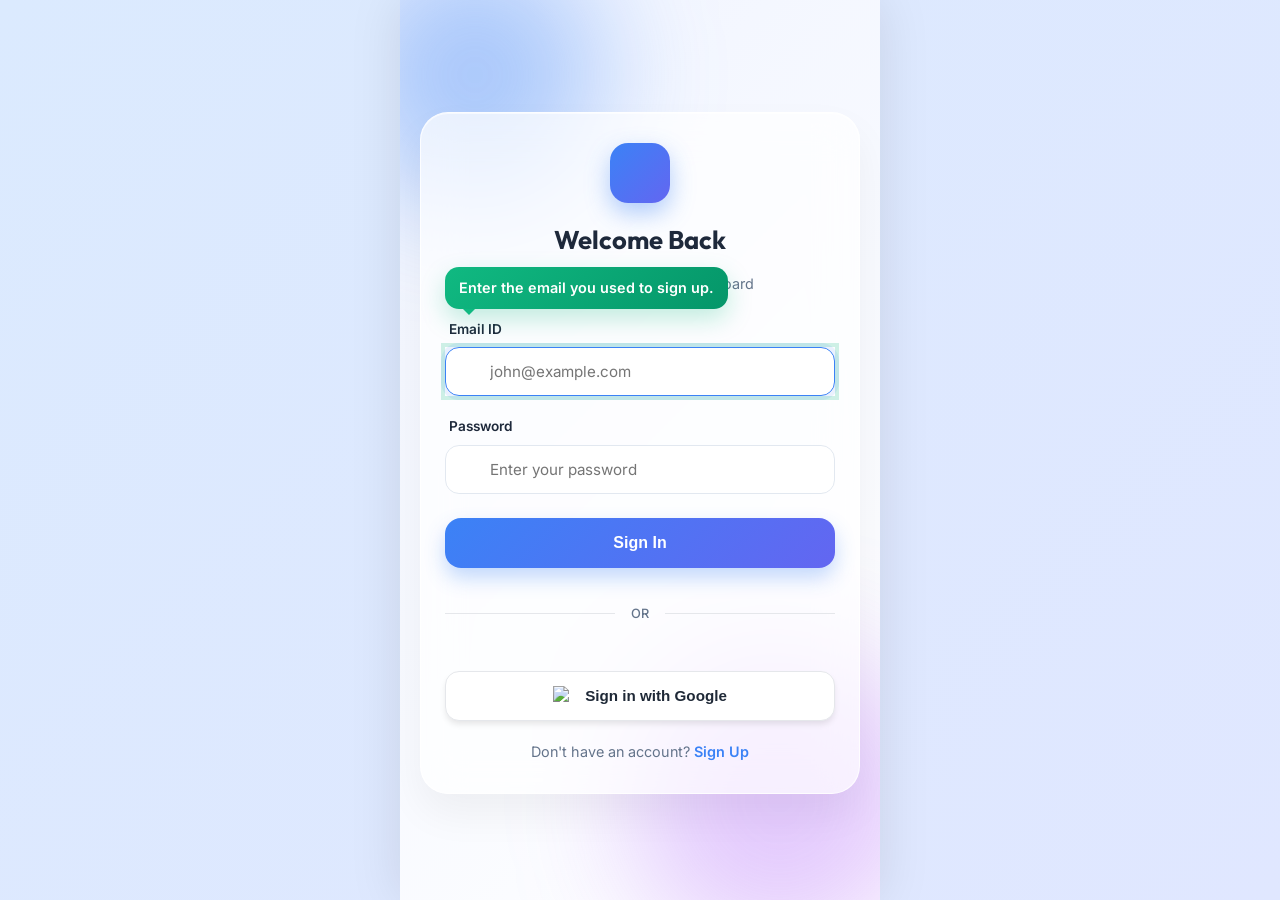
==== index.html @ 8417ec53 "feat: re-integrate global guidance and manual tour triggers across all tabs" ====
<!DOCTYPE html>
<html lang="en">
<head>
    <meta charset="UTF-8">
    <meta name="viewport" content="width=device-width, initial-scale=1.0">
    <title>Crisis Navigation System</title>
    <!-- Fonts -->
    <link rel="preconnect" href="https://fonts.googleapis.com">
    <link rel="preconnect" href="https://fonts.gstatic.com" crossorigin>
    <link href="https://fonts.googleapis.com/css2?family=Inter:wght@400;500;600;700&family=Outfit:wght@500;600;700&display=swap" rel="stylesheet">
    <!-- Icons -->
    <script src="https://unpkg.com/@phosphor-icons/web@2.0.3"></script>
    <link rel="stylesheet" href="style.css">
    <meta name="theme-color" content="#3b82f6">
    <link rel="manifest" href="manifest.json">
    <link rel="apple-touch-icon" href="assets/logo.png">

    <!-- PWA Registration -->
    <script>
        if ('serviceWorker' in navigator) {
            window.addEventListener('load', () => {
                navigator.serviceWorker.register('service-worker.js')
                    .then(reg => console.log('Service Worker Registered'))
                    .catch(err => console.log('Service Worker Registration Failed:', err));
            });
        }
    </script>
    
    <script type="module">
        import { supabase } from './auth_service.js'
        
        const { data: { session }, error } = await supabase.auth.getSession();
        
        if (!session && localStorage.getItem('isLoggedIn') !== 'true') {
            window.location.replace('signin.html');
        } else if (session) {
            // Ensure localStorage reflects Supabase state for legacy code
            localStorage.setItem('isLoggedIn', 'true');
            
            // UI Polishing: Show Profile Pic & Handle User Info
            const user = session.user;
            const metadata = user.user_metadata || {};
            const profilePicDiv = document.getElementById('profile-pic');
            
            if (metadata.full_name) {
                localStorage.setItem('crisisnav_profile_name', metadata.full_name);
            }

            if (profilePicDiv) {
                profilePicDiv.style.display = 'flex';
                // If user has a Google avatar, use it
                const googleAvatar = metadata.avatar_url;
                if (googleAvatar) {
                    profilePicDiv.querySelector('img').src = googleAvatar;
                    localStorage.setItem('crisisnav_profile_pic', googleAvatar);
                }
            }
        }

        // Handle Logout
        document.querySelectorAll('.logout-btn').forEach(btn => {
            btn.addEventListener('click', async (e) => {
                e.preventDefault();
                await supabase.auth.signOut();
                localStorage.removeItem('isLoggedIn');
                window.location.replace('signin.html');
            });
        });
    </script>
</head>
<body>
    <!-- Loading Overlay -->
    <div id="loading-overlay">
        <div class="loader-content">
            <img src="assets/logo.png" class="loader-logo" alt="CrisisNav Logo">
            <div class="loader-progress-container">
                <div class="loader-progress-bar"></div>
            </div>
            <div class="loader-status">System Initializing...</div>
        </div>
    </div>

    <div class="menu-overlay" id="menu-overlay"></div>
    <div class="side-menu" id="side-menu">
        <div class="menu-header">
            <div class="menu-logo">
                <i class="ph-fill ph-shield-check"></i>
                <h2>CrisisNav</h2>
            </div>
            
            <div class="menu-user-info">
                <div class="menu-user-avatar">
                    <img src="https://images.unsplash.com/photo-1539571696357-5a69c17a67c6?w=100&h=100&fit=crop" alt="Avatar" class="profile-pic-img">
                </div>
                <div class="menu-user-details">
                    <h3 class="profile-display-name">User</h3>
                    <p class="profile-display-role">Crisis Responder</p>
                </div>
            </div>
        </div>
        <div class="menu-links">
            <a href="index.html" class="menu-link active"><i class="ph-bold ph-house"></i> Home</a>
            <a href="my-crises.html" class="menu-link"><i class="ph-bold ph-briefcase"></i> My Crises</a>
            <a href="reports.html" class="menu-link"><i class="ph-bold ph-file-text"></i> Reports</a>
            <a href="settings.html" class="menu-link"><i class="ph-bold ph-gear"></i> Settings</a>
            <a href="profile.html" class="menu-link"><i class="ph-bold ph-user-circle"></i> Profile</a>
            <a href="#" class="menu-link" id="btn-start-tutorial" style="border-top: 1px solid rgba(0,0,0,0.05); margin-top: 8px; padding-top: 12px; color: #10b981;">
                <i class="ph-bold ph-magic-wand"></i> Quick Tutorial
            </a>
        </div>
        <div class="menu-recent-activity">
            <h3>Recent System Activity</h3>
            <div id="sidebar-activity-list" class="sidebar-activity-list">
                <!-- Activities will be injected here by JS -->
                <div class="sidebar-activity-placeholder">No activities recorded in this session</div>
            </div>
        </div>
        <div class="menu-footer">
            <a href="#" class="logout-btn"><i class="ph-bold ph-sign-out"></i> Log Out</a>
        </div>
    </div>

    <div class="app-container">
        <!-- Header -->
        <header class="app-header">
            <div class="header-left">
                <button id="menu-toggle" class="icon-btn"><i class="ph-bold ph-list"></i></button>
                <h1 class="app-title">Crisis Navigation System</h1>
            </div>
            <div class="header-right" style="display: flex; align-items: center; gap: 12px;">
                <button id="help-trigger" class="icon-btn" style="background: rgba(16, 185, 129, 0.1); color: #10b981; border-radius: 50%; width: 32px; height: 32px; display: flex; align-items: center; justify-content: center;">
                    <i class="ph-bold ph-question"></i>
                </button>
                <div class="profile-pic" id="profile-pic" style="display: none;">
                    <img src="https://images.unsplash.com/photo-1539571696357-5a69c17a67c6?w=100&h=100&fit=crop" alt="Profile">
                </div>
            </div>
        </header>

        <!-- Main Content -->
        <main class="app-main">
            <!-- Search Bar -->
            <div class="search-container">
                <i class="ph-bold ph-magnifying-glass search-icon"></i>
                <input type="text" id="crisis-search" placeholder="Search for a crisis or protocol..." autocomplete="off">
                <div class="voice-indicator">
                    <i class="ph-fill ph-microphone"></i>
                </div>
            </div>

            <!-- Emergency Advice Banner -->
            <div class="setting-card" style="background: linear-gradient(135deg, #ef4444 0%, #991b1b 100%); border: none; color: white; display: flex; align-items: center; gap: 20px;">
                <div class="setting-icon-box" style="background: rgba(255,255,255,0.2); color: white; width: 60px; height: 60px; font-size: 30px;">
                    <i class="ph-fill ph-warning-octagon"></i>
                </div>
                <div>
                    <h2 style="font-size: 1.25rem; font-weight: 800; margin-bottom: 4px; font-family: var(--font-heading);">Mission Protocol Active</h2>
                    <p style="font-size: 0.9rem; opacity: 0.9; font-weight: 500;">Remain calm. Execute instructions with precision.</p>
                </div>
            </div>

            <!-- Crisis Categories -->
            <section class="crisis-section">
                <div class="category-grid" id="category-grid">
                    <button class="category-btn fire" data-crisis="fire">
                        <div class="category-icon"><i class="ph-fill ph-fire"></i></div>
                        <span>Fire</span>
                    </button>
                    <button class="category-btn accident" data-crisis="accident">
                        <div class="category-icon"><i class="ph-fill ph-car"></i></div>
                        <span>Accident</span>
                    </button>
                    <button class="category-btn chemical" data-crisis="chemical">
                        <div class="category-icon"><i class="ph-fill ph-flask"></i></div>
                        <span>Chemical Leak</span>
                    </button>
                    <button class="category-btn medical" data-crisis="medical">
                        <div class="category-icon"><i class="ph-fill ph-plus-circle"></i></div>
                        <span>Medical</span>
                    </button>
                </div>
                <button class="report-other-btn">Report Other Crisis</button>
            </section>

            <!-- Active Steps Section -->
            <section class="activity-section">
                <div class="section-header">
                    <div class="header-info">
                        <div class="step-count-badge" style="background: var(--primary-blue); color: white; width:26px; height:26px;">5</div>
                        <div class="header-text">
                            <h3>Active Protocol Progress</h3>
                            <p id="current-step-mini" style="font-size: 0.8rem; font-weight: 600;">Step 1: Sound the alarm</p>
                        </div>
                    </div>
                </div>

                <div class="setting-card" id="active-protocol-card">
                    <div class="setting-item" style="border-bottom: 1px solid rgba(0,0,0,0.05);">
                        <div class="setting-info">
                            <div class="setting-icon-box"><i class="ph-fill ph-fire"></i></div>
                            <div class="setting-text">
                                <h4>1 Sound the alarm & evacuate</h4>
                                <p>Then call the fire department immediately.</p>
                            </div>
                        </div>
                        <div class="step-check completed" style="background: #10b981; color: white; width:28px; height:28px; border-radius: 50%; display: flex; align-items: center; justify-content: center;">
                            <i class="ph-bold ph-check" style="font-size: 14px;"></i>
                        </div>
                    </div>

                    <div class="setting-item" style="border-bottom: 1px solid rgba(0,0,0,0.05);">
                        <div class="setting-info">
                            <div class="setting-icon-box" style="background: rgba(245, 158, 11, 0.1); color: var(--accident);"><i class="ph-fill ph-warning-octagon"></i></div>
                            <div class="setting-text">
                                <h4>2 Close the gas valves</h4>
                                <p>If safe, isolate the fuel source.</p>
                            </div>
                        </div>
                        <div style="width:24px; height:24px; border: 2px solid #cbd5e1; border-radius: 50%;"></div>
                    </div>

                    <div class="setting-item">
                        <div class="setting-info">
                            <div class="setting-icon-box" style="background: rgba(6, 182, 212, 0.1); color: var(--chemical);"><i class="ph-fill ph-stairs"></i></div>
                            <div class="setting-text">
                                <h4>3 Use the emergency stairs</h4>
                                <p>Avoid all elevators during the alarm.</p>
                            </div>
                        </div>
                        <div style="width:24px; height:24px; border: 2px solid #cbd5e1; border-radius: 50%;"></div>
                    </div>
                </div>
            </section>
                </div>

                <button class="next-step-btn" id="next-step-btn">
                    <span>Next Step</span>
                    <i class="ph-bold ph-caret-right"></i>
                    <small id="next-step-hint">Collect personal protective documents (PPE)</small>
                </button>
            </section>

            <!-- Recent Activity moved to sidebar -->
        </main>

        <!-- Bottom Tab Bar -->
        <nav class="app-nav">
            <button class="nav-item active">
                <i class="ph-fill ph-house"></i>
                <span>Home</span>
            </button>
            <button class="nav-item">
                <div class="nav-badge">5</div>
                <i class="ph-bold ph-briefcase"></i>
                <span>My Crisis</span>
            </button>
            <button id="voice-btn" class="nav-mic-btn">
                <div class="mic-inner">
                    <i class="ph-fill ph-microphone"></i>
                </div>
            </button>
            <button class="nav-item">
                <i class="ph-bold ph-file-text"></i>
                <span>Reports</span>
            </button>
            <button class="nav-item">
                <i class="ph-bold ph-gear"></i>
                <span>Settings</span>
            </button>
        </nav>
    </div>

    <!-- Smart Recommendation Modal -->
    <div id="recommendation-modal" class="modal-overlay">
        <div class="modal-content glass-card">
            <div class="modal-header">
                <div class="ai-badge"><i class="ph-fill ph-sparkles"></i> AI Recommendation</div>
                <button id="close-recommendation" class="close-btn">&times;</button>
            </div>
            <div class="modal-body">
                <h2 id="rec-title">Detected Crisis</h2>
                <p id="rec-desc">Are you experiencing a situation? Here is the suggested response flow.</p>
                <div id="rec-suggestion" class="suggestion-box">
                    <!-- Suggestion content -->
                </div>
            </div>
            <div class="modal-footer">
                <button id="btn-cancel-rec" class="btn-secondary">Ignore</button>
                <button id="btn-approve-rec" class="btn-primary">Start Flow</button>
            </div>
        </div>
    </div>

    <!-- Onboarding Modal -->
    <div id="onboard-modal" class="modal-overlay">
        <div class="modal-content glass-card">
            <div class="modal-header">
                <div class="ai-badge" style="background: rgba(16, 185, 129, 0.15); color: #10b981;">
                    <i class="ph-fill ph-check-circle"></i> Welcome
                </div>
                <button onclick="document.getElementById('onboard-modal').classList.remove('active')" class="close-btn">&times;</button>
            </div>
            <div class="modal-body" style="text-align: center;">
                <div style="background: linear-gradient(135deg, #10b981, #059669); color: white; width: 64px; height: 64px; border-radius: 20px; display: flex; align-items: center; justify-content: center; font-size: 32px; margin: 0 auto 16px; box-shadow: 0 10px 25px rgba(16, 185, 129, 0.4);">
                    <i class="ph-fill ph-hand-waving"></i>
                </div>
                <h2 style="font-family: var(--font-heading); margin-bottom: 8px;">You're ready to go!</h2>
                <p style="color: var(--text-muted); font-size: 0.95rem; margin-bottom: 20px;">
                    Welcome to CrisisNav. Here are a few things you can do to get started:
                </p>
                <div style="text-align: left; display: flex; flex-direction: column; gap: 12px;">
                    <div style="display: flex; gap: 12px; align-items: flex-start; background: rgba(59, 130, 246, 0.05); padding: 12px; border-radius: 12px;">
                        <i class="ph-fill ph-microphone" style="color: var(--primary-blue); font-size: 20px;"></i>
                        <div>
                            <strong style="display: block; font-size: 0.9rem;">Voice Commands</strong>
                            <span style="font-size: 0.8rem; color: var(--text-muted)">Use the glowing mic to report crises hands-free.</span>
                        </div>
                    </div>
                    <div style="display: flex; gap: 12px; align-items: flex-start; background: rgba(168, 85, 247, 0.05); padding: 12px; border-radius: 12px;">
                        <i class="ph-fill ph-briefcase" style="color: #a855f7; font-size: 20px;"></i>
                        <div>
                            <strong style="display: block; font-size: 0.9rem;">My Crises</strong>
                            <span style="font-size: 0.8rem; color: var(--text-muted)">Track active and past incidents from the bottom bar.</span>
                        </div>
                    </div>
                </div>
            </div>
            <div class="modal-footer">
                <button onclick="document.getElementById('onboard-modal').classList.remove('active')" class="btn-primary" style="width: 100%;">Get Started</button>
            </div>
        </div>
    </div>

    <!-- Scripts -->
    <script src="app.js"></script>
</body>
</html>
---- style.css ----
:root {
    --bg-color: #e8f0fe;
    --primary-blue: #3b82f6;
    --text-dark: #1e293b;
    --text-muted: #64748b;
    --white: #ffffff;
    --fire: #ef4444;
    --accident: #f59e0b;
    --chemical: #06b6d4;
    --medical: #3b82f6;
    --glass-bg: rgba(255, 255, 255, 0.85);
    --glass-border: rgba(255, 255, 255, 0.5);
    --shadow: 0 12px 40px rgba(0, 0, 0, 0.08);
    --radius: 24px;
    --font-main: 'Inter', sans-serif;
    --font-heading: 'Outfit', sans-serif;

    /* Advanced Glass Levels */
    --glass-1: rgba(255, 255, 255, 0.7);
    --glass-2: rgba(255, 255, 255, 0.1);
    --glass-border: rgba(255, 255, 255, 0.4);

    /* Premium Shadows */
    --shadow-soft: 0 10px 30px -10px rgba(0, 0, 0, 0.1);
    --shadow-deep: 0 20px 50px -15px rgba(0, 0, 0, 0.2);
    --shadow-glow: 0 0 20px rgba(59, 130, 246, 0.15);

    /* Interaction Tokens */
    --haptic-scale: scale(0.97);
    --haptic-glow: 0 0 15px rgba(59, 130, 246, 0.4);
}

/* Base UI Evolution */
.glass-card {
    background: var(--glass-bg);
    backdrop-filter: blur(12px);
    -webkit-backdrop-filter: blur(12px);
    border: 1px solid var(--glass-border);
    border-radius: var(--radius);
    box-shadow: var(--shadow-soft);
}

.premium-card {
    background: linear-gradient(135deg, rgba(255, 255, 255, 0.9), rgba(255, 255, 255, 0.7));
    border: 1px solid rgba(255, 255, 255, 0.8);
    border-radius: var(--radius);
    box-shadow: var(--shadow-deep);
    transition: all 0.3s cubic-bezier(0.4, 0, 0.2, 1);
}

.premium-card:hover {
    transform: translateY(-4px);
    box-shadow: 0 25px 60px -20px rgba(0, 0, 0, 0.15);
}

.haptic-btn {
    transition: all 0.2s cubic-bezier(0.4, 0, 0.2, 1);
}

.haptic-btn:active {
    transform: var(--haptic-scale);
}

.glow-btn:hover {
    box-shadow: var(--haptic-glow);
}

/* Premium Settings Components */
.setting-card {
    background: var(--glass-bg);
    backdrop-filter: blur(12px);
    -webkit-backdrop-filter: blur(12px);
    border: 1px solid var(--glass-border);
    border-radius: var(--radius);
    padding: 24px;
    margin-bottom: 24px;
    box-shadow: var(--shadow-soft);
    position: relative;
    overflow: hidden;
    transition: all 0.3s ease;
}

.setting-card:hover {
    box-shadow: var(--shadow-deep);
    border-color: rgba(59, 130, 246, 0.3);
}

.setting-card-title {
    font-size: 0.85rem;
    font-weight: 700;
    color: var(--text-muted);
    text-transform: uppercase;
    letter-spacing: 0.1em;
    margin-bottom: 20px;
    display: block;
}

.setting-item {
    display: flex;
    align-items: center;
    justify-content: space-between;
    padding: 18px 0;
    border-bottom: 1px solid rgba(0, 0, 0, 0.05);
}

.setting-item:last-child {
    border-bottom: none;
    padding-bottom: 0;
}

.setting-info {
    display: flex;
    align-items: center;
    gap: 16px;
}

.setting-icon-box {
    width: 44px;
    height: 44px;
    border-radius: 12px;
    background: rgba(59, 130, 246, 0.1);
    color: var(--primary-blue);
    display: flex;
    align-items: center;
    justify-content: center;
    font-size: 22px;
    transition: all 0.3s ease;
}

.setting-item:hover .setting-icon-box {
    background: var(--primary-blue);
    color: var(--white);
    transform: scale(1.05);
}

.setting-text h4 {
    font-size: 1rem;
    font-weight: 700;
    color: var(--text-dark);
    margin-bottom: 4px;
}

.setting-text p {
    font-size: 0.8rem;
    color: var(--text-muted);
}

.premium-toggle {
    width: 52px;
    height: 28px;
    background: #cbd5e1;
    border-radius: 30px;
    position: relative;
    cursor: pointer;
    transition: all 0.4s cubic-bezier(0.175, 0.885, 0.32, 1.275);
    border: 1px solid rgba(0,0,0,0.05);
}

.premium-toggle.on {
    background: var(--primary-blue);
    box-shadow: 0 0 15px rgba(59, 130, 246, 0.3);
}

.premium-toggle::after {
    content: '';
    position: absolute;
    top: 3px;
    left: 3px;
    width: 22px;
    height: 22px;
    background: white;
    border-radius: 50%;
    transition: all 0.4s cubic-bezier(0.175, 0.885, 0.32, 1.275);
    box-shadow: 0 2px 8px rgba(0,0,0,0.15);
}

.premium-toggle.on::after {
    left: calc(100% - 25px);
}

/* Loading Overlay */
#loading-overlay {
    position: fixed;
    top: 0;
    left: 0;
    width: 100%;
    height: 100%;
    background: var(--bg-color);
    z-index: 9999;
    display: flex;
    flex-direction: column;
    align-items: center;
    justify-content: center;
    transition: opacity 0.6s ease, visibility 0.6s;
    backdrop-filter: blur(10px);
    -webkit-backdrop-filter: blur(10px);
}

#loading-overlay.fade-out {
    opacity: 0;
    visibility: hidden;
}

.loader-content {
    text-align: center;
    display: flex;
    flex-direction: column;
    align-items: center;
    gap: 24px;
}

.loader-logo {
    width: 120px;
    height: 120px;
    object-fit: contain;
    animation: pulse-logo 2s infinite ease-in-out;
}

.loader-progress-container {
    width: 200px;
    height: 4px;
    background: rgba(0, 0, 0, 0.05);
    border-radius: 10px;
    overflow: hidden;
    position: relative;
}

.loader-progress-bar {
    width: 100%;
    height: 100%;
    background: linear-gradient(90deg, var(--primary-blue), #6366f1);
    position: absolute;
    left: -100%;
    animation: progress-load 2s infinite ease-in-out;
}

.loader-status {
    font-size: 0.85rem;
    font-weight: 600;
    color: var(--text-muted);
    letter-spacing: 0.05em;
    text-transform: uppercase;
}

@keyframes pulse-logo {

    0%,
    100% {
        transform: scale(1);
        opacity: 1;
    }

    50% {
        transform: scale(1.05);
        opacity: 0.8;
    }
}

@keyframes progress-load {
    0% {
        left: -100%;
    }

    50% {
        left: 0;
    }

    100% {
        left: 100%;
    }
}

[data-theme='dark'] {
    --bg-color: #0f172a;
    --text-dark: #f8fafc;
    --text-muted: #94a3b8;
    --white: #1e293b;
    --glass-bg: rgba(30, 41, 59, 0.85);
    --glass-border: rgba(255, 255, 255, 0.1);
    --shadow: 0 12px 40px rgba(0, 0, 0, 0.3);
    --primary-blue: #60a5fa;
}

body {
    background: radial-gradient(circle at top right, #f8fafc, #e2e8f0);
    /* Subtle dashboard grid */
    background-image: 
        radial-gradient(var(--primary-blue) 0.5px, transparent 0.5px), 
        radial-gradient(var(--primary-blue) 0.5px, #e2e8f0 0.5px);
    background-size: 40px 40px;
    background-position: 0 0, 20px 20px;
    background-attachment: fixed;
    min-height: 100vh;
    font-family: var(--font-main);
    color: var(--text-dark);
    line-height: 1.5;
    overflow-x: hidden;
}

[data-theme='dark'] body {
    background: radial-gradient(circle at top right, #0f172a, #020617);
    background-image: 
        radial-gradient(rgba(59, 130, 246, 0.1) 0.5px, transparent 0.5px), 
        radial-gradient(rgba(59, 130, 246, 0.1) 0.5px, #020617 0.5px);
    background-size: 40px 40px;
}

/* Premium Navigation Glows */
.nav-item.active {
    color: var(--primary-blue);
    position: relative;
    text-shadow: 0 0 10px rgba(59, 130, 246, 0.3);
}

.nav-item.active::after {
    content: '';
    position: absolute;
    top: -10px;
    left: 50%;
    transform: translateX(-50%);
    width: 4px;
    height: 4px;
    background: var(--primary-blue);
    border-radius: 50%;
    box-shadow: 0 0 10px var(--primary-blue);
}

html, body {
    margin: 0;
    padding: 0;
    width: 100%;
    height: 100%;
    overflow-x: hidden;
    -webkit-tap-highlight-color: transparent;
}

body {
    font-family: var(--font-main);
    background: linear-gradient(135deg, #dbeafe 0%, #e0e7ff 100%);
    color: var(--text-dark);
    min-height: 100vh;
    display: flex;
    flex-direction: column;
    align-items: center;
}

.app-container {
    width: 100%;
    max-width: 480px;
    height: 100vh;
    background: var(--bg-color);
    position: relative;
    display: flex;
    flex-direction: column;
    box-shadow: 0 0 50px rgba(0, 0, 0, 0.1);
    overflow: hidden; /* Prevent internal spill */
    background-attachment: fixed;
}

/* Header */
.app-header {
    padding: 24px 20px;
    display: flex;
    align-items: center;
    justify-content: space-between;
    background: transparent;
}

.header-left {
    display: flex;
    align-items: center;
    gap: 12px;
}

.icon-btn {
    background: none;
    border: none;
    font-size: 24px;
    color: var(--text-dark);
    cursor: pointer;
}

.app-title {
    font-family: var(--font-heading);
    font-size: 1.1rem;
    font-weight: 600;
}

.profile-pic {
    width: 40px;
    height: 40px;
    border-radius: 50%;
    overflow: hidden;
    border: 2px solid var(--white);
}

.profile-pic img {
    width: 100%;
    height: 100%;
    object-fit: crop;
}

.auth-buttons {
    display: flex;
    gap: 8px;
    align-items: center;
}

.btn-signin {
    color: var(--primary-blue);
    font-size: 0.85rem;
    font-weight: 600;
    text-decoration: none;
    padding: 6px 8px;
    transition: opacity 0.2s;
}

.btn-signin:active {
    opacity: 0.7;
}

.btn-signup {
    background: var(--primary-blue);
    color: var(--white);
    font-size: 0.85rem;
    font-weight: 600;
    text-decoration: none;
    padding: 6px 14px;
    border-radius: 20px;
    box-shadow: 0 4px 10px rgba(59, 130, 246, 0.3);
    transition: transform 0.2s;
}

.btn-signup:active {
    transform: scale(0.95);
}

/* Main */
.app-main {
    flex: 1;
    overflow-y: auto;
    padding: 0 20px 100px;
    display: flex;
    flex-direction: column;
    gap: 24px;
    width: 100%; /* Ensure it fills container */
}

.app-main::-webkit-scrollbar {
    width: 0;
}

/* Emergency Banner */
.emergency-banner {
    background: var(--white);
    padding: 20px;
    border-radius: var(--radius);
    display: flex;
    align-items: center;
    gap: 16px;
    box-shadow: var(--shadow);
}

.banner-icon {
    width: 48px;
    height: 48px;
    background: #ffedd5;
    color: #f97316;
    border-radius: 12px;
    display: flex;
    align-items: center;
    justify-content: center;
    font-size: 24px;
}

.banner-content h2 {
    font-size: 1rem;
    font-weight: 700;
    margin-bottom: 4px;
}

.banner-content p {
    font-size: 0.85rem;
    color: var(--text-muted);
}

/* Crisis Categories */
.category-grid {
    display: grid;
    grid-template-columns: repeat(auto-fit, minmax(85px, 1fr));
    gap: 12px;
    margin-bottom: 20px;
}

.category-btn {
    background: var(--white);
    border: none;
    border-radius: 16px;
    padding: 12px 8px;
    display: flex;
    flex-direction: column;
    align-items: center;
    gap: 8px;
    box-shadow: var(--shadow);
    cursor: pointer;
    transition: transform 0.2s;
}

.category-btn:active {
    transform: scale(0.95);
}

.category-btn.toggle-btn {
    border: 1px dashed var(--glass-border);
    background: rgba(255, 255, 255, 0.4);
    opacity: 0.8;
}

.category-btn.toggle-btn:hover {
    opacity: 1;
    background: var(--white);
    border-style: solid;
    border-color: var(--primary-blue);
}

.category-icon {
    width: 40px;
    height: 40px;
    border-radius: 12px;
    display: flex;
    align-items: center;
    justify-content: center;
    font-size: 20px;
    color: var(--white);
}

.category-btn.fire .category-icon {
    background: var(--fire);
}

.category-btn.accident .category-icon {
    background: var(--accident);
}

.category-btn.chemical .category-icon {
    background: var(--chemical);
}

.category-btn.medical .category-icon {
    background: var(--medical);
}

.category-btn span {
    font-size: 0.7rem;
    font-weight: 600;
    color: var(--text-dark);
}

.report-other-btn {
    width: 100%;
    background: #eff6ff;
    color: var(--primary-blue);
    border: 1px dashed #bfdbfe;
    padding: 12px;
    border-radius: 12px;
    font-weight: 600;
    font-size: 0.9rem;
    cursor: pointer;
}

/* Steps Section */
.steps-section {
    background: var(--white);
    border-radius: var(--radius);
    padding: 24px 20px;
    box-shadow: var(--shadow);
}

.section-header {
    display: flex;
    align-items: center;
    justify-content: space-between;
    margin-bottom: 24px;
}

.header-info {
    display: flex;
    align-items: center;
    gap: 12px;
}

.step-count-badge {
    width: 32px;
    height: 32px;
    background: #dbeafe;
    color: var(--primary-blue);
    border-radius: 50%;
    display: flex;
    align-items: center;
    justify-content: center;
    font-weight: 800;
    font-size: 1.1rem;
}

.header-text h3 {
    font-size: 1rem;
    font-weight: 700;
    margin-bottom: 2px;
}

.header-text p {
    font-size: 0.75rem;
    color: var(--text-muted);
}

.more-btn {
    background: #f1f5f9;
    border: none;
    width: 32px;
    height: 32px;
    border-radius: 8px;
    color: var(--text-muted);
    cursor: pointer;
}

/* Step Card "Screen" Display */
.steps-list {
    position: relative;
    height: 200px;
    /* Fixed height for consistent screen feel */
    margin-bottom: 24px;
    perspective: 1000px;
}

.step-card {
    position: absolute;
    inset: 0;
    background: linear-gradient(145deg, var(--white), #f8fafc);
    border-radius: 28px;
    padding: 32px 24px;
    display: flex;
    flex-direction: column;
    align-items: center;
    text-align: center;
    gap: 20px;
    box-shadow: 0 20px 40px rgba(0, 0, 0, 0.05), inset 0 0 0 1px rgba(255, 255, 255, 0.8);
    transition: all 0.5s cubic-bezier(0.16, 1, 0.3, 1);
    border: 1px solid rgba(59, 130, 246, 0.1);
}

.step-card.active {
    opacity: 1;
    transform: translateZ(0);
    animation: screenPulse 4s infinite alternate ease-in-out;
}

@keyframes screenPulse {
    0% {
        border-color: rgba(59, 130, 246, 0.1);
        box-shadow: 0 20px 40px rgba(0, 0, 0, 0.05);
    }

    100% {
        border-color: rgba(59, 130, 246, 0.3);
        box-shadow: 0 20px 50px rgba(59, 130, 246, 0.1);
    }
}

.step-card.exit-left {
    opacity: 0;
    transform: translateX(-50px) rotateY(-10deg);
}

.step-card.enter-right {
    opacity: 0;
    transform: translateX(50px) rotateY(10deg);
}

.step-card-icon {
    width: 64px;
    height: 64px;
    border-radius: 20px;
    background: #eff6ff;
    color: var(--primary-blue);
    display: flex;
    align-items: center;
    justify-content: center;
    font-size: 32px;
    margin-bottom: 8px;
    box-shadow: 0 8px 20px rgba(59, 130, 246, 0.15);
}

.step-card-icon.fire {
    background: #fee2e2;
    color: var(--fire);
}

.step-card-icon.warning {
    background: #ffedd5;
    color: var(--accident);
}

.step-card-icon.info {
    background: #e0f2fe;
    color: var(--primary-blue);
}

.step-card-body h3 {
    font-size: 1.25rem;
    font-weight: 700;
    color: var(--text-dark);
    margin-bottom: 8px;
    line-height: 1.2;
}

.step-card-body p {
    font-size: 0.95rem;
    color: var(--text-muted);
    line-height: 1.5;
}

/* Progress Indicator */
.step-progress-dots {
    display: flex;
    justify-content: center;
    gap: 8px;
    margin-bottom: 16px;
}

.progress-dot {
    width: 8px;
    height: 8px;
    border-radius: 50%;
    background: #e2e8f0;
    transition: all 0.3s;
}

.progress-dot.active {
    width: 24px;
    border-radius: 4px;
    background: var(--primary-blue);
}

.step-check.completed {
    background: #dcfce7;
    color: #16a34a;
    border-radius: 50%;
}

.check-box {
    width: 20px;
    height: 20px;
    border: 2px solid #e2e8f0;
    border-radius: 6px;
}

.next-step-btn {
    width: 100%;
    background: var(--primary-blue);
    color: var(--white);
    border: none;
    padding: 16px;
    border-radius: 16px;
    display: flex;
    flex-direction: column;
    align-items: center;
    gap: 4px;
    cursor: pointer;
    position: relative;
    box-shadow: 0 10px 20px rgba(59, 130, 246, 0.2);
}

.next-step-btn span {
    font-weight: 700;
    font-size: 1rem;
}

.next-step-btn i {
    position: absolute;
    right: 20px;
    top: 50%;
    transform: translateY(-50%);
    font-size: 20px;
}

.next-step-btn small {
    font-size: 0.7rem;
    opacity: 0.8;
}

/* Activity Section */
.activity-section {
    margin-bottom: 20px;
}

.activity-list {
    background: var(--white);
    border-radius: var(--radius);
    padding: 16px;
    display: flex;
    flex-direction: column;
    gap: 16px;
    box-shadow: var(--shadow);
}

.activity-item {
    display: flex;
    align-items: center;
    gap: 12px;
}

.activity-icon {
    width: 32px;
    height: 32px;
    border-radius: 8px;
    display: flex;
    align-items: center;
    justify-content: center;
    font-size: 16px;
    color: var(--white);
}

.activity-icon.fire {
    background: var(--fire);
}

.activity-content {
    flex: 1;
}

.activity-content p {
    font-size: 0.8rem;
    font-weight: 500;
}

.activity-content span {
    font-size: 0.7rem;
    color: var(--text-muted);
}

.activity-time {
    font-size: 0.75rem;
    color: var(--text-muted);
}

/* Bottom Nav */
.app-nav {
    position: absolute;
    bottom: 0;
    left: 0;
    right: 0;
    background: var(--white);
    height: 80px;
    display: flex;
    align-items: center;
    justify-content: space-around;
    padding: 0 10px 10px;
    border-top: 1px solid #f1f5f9;
}

.nav-item {
    background: none;
    border: none;
    display: flex;
    flex-direction: column;
    align-items: center;
    gap: 4px;
    color: var(--text-muted);
    cursor: pointer;
    position: relative;
}

.nav-item.active {
    color: var(--primary-blue);
}

.nav-item i {
    font-size: 24px;
}

.nav-mic-btn {
    background: none;
    border: none;
    margin-top: -40px;
    z-index: 10;
    cursor: pointer;
}

.mic-inner {
    width: 64px;
    height: 64px;
    background: var(--primary-blue);
    color: var(--white);
    border-radius: 50%;
    display: flex;
    align-items: center;
    justify-content: center;
    font-size: 28px;
    box-shadow: 0 8px 25px rgba(59, 130, 246, 0.4);
    border: 4px solid var(--white);
    transition: all 0.3s cubic-bezier(0.175, 0.885, 0.32, 1.275);
}

.nav-mic-btn:active .mic-inner {
    transform: scale(0.9);
}

.nav-mic-btn.active .mic-inner {
    background: var(--fire);
    box-shadow: 0 8px 25px rgba(239, 68, 68, 0.4);
    animation: pulse-voice 1.5s infinite;
}

@keyframes pulse-voice {
    0% {
        box-shadow: 0 0 0 0 rgba(239, 68, 68, 0.4);
    }

    70% {
        box-shadow: 0 0 0 15px rgba(239, 68, 68, 0);
    }

    100% {
        box-shadow: 0 0 0 0 rgba(239, 68, 68, 0);
    }
}

.nav-item span {
    font-size: 0.7rem;
    font-weight: 600;
}

.nav-badge {
    position: absolute;
    top: -5px;
    right: 5px;
    background: var(--fire);
    color: var(--white);
    font-size: 0.6rem;
    font-weight: 800;
    width: 16px;
    height: 16px;
    border-radius: 50%;
    display: flex;
    align-items: center;
    justify-content: center;
    border: 2px solid var(--white);
}

/* Recommendation Modal */
.modal-overlay {
    position: fixed;
    inset: 0;
    background: rgba(0, 0, 0, 0.5);
    backdrop-filter: blur(4px);
    display: none;
    align-items: center;
    justify-content: center;
    padding: 20px;
    z-index: 1000;
}

.modal-overlay.active {
    display: flex;
}

.modal-content {
    background: var(--white);
    width: 100%;
    max-width: 400px;
    border-radius: var(--radius);
    padding: 24px;
    box-shadow: 0 20px 50px rgba(0, 0, 0, 0.2);
    animation: modalPop 0.3s cubic-bezier(0.16, 1, 0.3, 1);
}

@keyframes modalPop {
    from {
        transform: scale(0.9);
        opacity: 0;
    }

    to {
        transform: scale(1);
        opacity: 1;
    }
}

.modal-header {
    display: flex;
    justify-content: space-between;
    align-items: center;
    margin-bottom: 20px;
}

.ai-badge {
    background: linear-gradient(135deg, #a855f7, #3b82f6);
    color: var(--white);
    padding: 6px 14px;
    border-radius: 99px;
    font-size: 0.75rem;
    font-weight: 700;
    display: flex;
    align-items: center;
    gap: 6px;
}

.close-btn {
    background: none;
    border: none;
    font-size: 24px;
    color: var(--text-muted);
    cursor: pointer;
}

.modal-body h2 {
    font-size: 1.25rem;
    font-weight: 700;
    margin-bottom: 8px;
}

.modal-body p {
    font-size: 0.9rem;
    color: var(--text-muted);
    margin-bottom: 20px;
}

.suggestion-box {
    background: #f8fafc;
    border-radius: 16px;
    padding: 16px;
    border: 1px solid #e2e8f0;
    margin-bottom: 24px;
}

.modal-footer {
    display: flex;
    gap: 12px;
}

.modal-footer button {
    flex: 1;
    padding: 14px;
    border-radius: 12px;
    font-weight: 600;
    font-size: 0.95rem;
    cursor: pointer;
    border: none;
}

.btn-secondary {
    background: #f1f5f9;
    color: var(--text-dark);
}

.btn-primary {
    background: var(--primary-blue);
    color: var(--white);
}

/* Toast Notification */
.toast-container {
    position: fixed;
    top: 24px;
    left: 50%;
    transform: translateX(-50%);
    z-index: 9999;
    display: flex;
    flex-direction: column;
    gap: 12px;
    width: 90%;
    max-width: 400px;
    pointer-events: none;
}

.toast {
    background: rgba(255, 255, 255, 0.95);
    backdrop-filter: blur(12px);
    -webkit-backdrop-filter: blur(12px);
    border-radius: 16px;
    padding: 16px 20px;
    display: flex;
    align-items: center;
    gap: 16px;
    box-shadow: 0 15px 35px rgba(0, 0, 0, 0.1);
    border: 1px solid rgba(0, 0, 0, 0.05);
    animation: slideIn 0.4s cubic-bezier(0.175, 0.885, 0.32, 1.275) forwards;
    pointer-events: auto;
}

.toast.show {
    transform: translateY(0);
    opacity: 1;
}

.toast-icon {
    font-size: 28px;
    display: flex;
    align-items: center;
    justify-content: center;
}

.toast-content {
    flex: 1;
    display: flex;
    flex-direction: column;
}

.toast-title {
    font-size: 0.95rem;
    font-weight: 700;
    color: var(--text-dark);
    margin-bottom: 2px;
}

.toast-message {
    font-size: 0.85rem;
    color: var(--text-muted);
}

@keyframes fadeInUp {
    from { opacity: 0; transform: translateY(20px); }
    to { opacity: 1; transform: translateY(0); }
}

.app-main > * {
    animation: fadeInUp 0.5s ease forwards;
}

.app-main > *:nth-child(2) { animation-delay: 0.1s; }
.app-main > *:nth-child(3) { animation-delay: 0.2s; }
.app-main > *:nth-child(4) { animation-delay: 0.3s; }

/* Side Menu / Drawer */
.menu-overlay {
    position: fixed;
    inset: 0;
    background: rgba(15, 23, 42, 0.5);
    backdrop-filter: blur(4px);
    z-index: 100;
    opacity: 0;
    visibility: hidden;
    transition: all 0.3s ease;
}

.side-menu {
    position: fixed;
    top: 0;
    left: -280px;
    width: 280px;
    height: 100%;
    background: var(--white);
    z-index: 101;
    transition: transform 0.4s cubic-bezier(0.16, 1, 0.3, 1);
    padding: 32px 24px;
    box-shadow: 20px 0 50px rgba(0, 0, 0, 0.1);
    display: flex;
    flex-direction: column;
}

.menu-open .side-menu {
    transform: translateX(280px);
}

.menu-header {
    margin-bottom: 40px;
}

.menu-logo {
    display: flex;
    align-items: center;
    gap: 12px;
}

.menu-logo i {
    font-size: 32px;
    color: var(--primary-blue);
}

.menu-logo h2 {
    font-family: var(--font-heading);
    font-size: 1.25rem;
    font-weight: 700;
}

.menu-user-info {
    display: flex;
    align-items: center;
    gap: 16px;
    padding: 24px 16px;
    margin-bottom: 32px;
    background: rgba(59, 130, 246, 0.05);
    border-radius: 20px;
    border: 1px solid rgba(59, 130, 246, 0.1);
}

.menu-user-avatar {
    width: 48px;
    height: 48px;
    border-radius: 14px;
    overflow: hidden;
    background: var(--white);
    border: 2px solid var(--white);
    box-shadow: 0 4px 12px rgba(59, 130, 246, 0.15);
}

.menu-user-avatar img {
    width: 100%;
    height: 100%;
    object-fit: cover;
}

.menu-user-details h3 {
    font-size: 0.95rem;
    font-weight: 700;
    color: var(--text-dark);
}

.menu-user-details p {
    font-size: 0.75rem;
    color: var(--text-muted);
    font-weight: 600;
}

.menu-links {
    display: flex;
    flex-direction: column;
    gap: 12px;
    flex: 1;
}

.menu-link {
    display: flex;
    align-items: center;
    gap: 16px;
    padding: 14px 16px;
    border-radius: 12px;
    text-decoration: none;
    color: var(--text-dark);
    font-weight: 600;
    transition: all 0.2s;
}

.menu-link:hover, .menu-link.active {
    background: #eff6ff;
    color: var(--primary-blue);
}

.menu-footer {
    padding-top: 24px;
    border-top: 1px solid #f1f5f9;
}

.logout-btn {
    display: flex;
    align-items: center;
    gap: 16px;
    color: var(--fire);
    font-weight: 700;
    text-decoration: none;
}

/* Sidebar Recent Activity */
.menu-recent-activity {
    margin-top: 24px;
    padding-top: 24px;
    border-top: 1px solid #f1f5f9;
}

.menu-recent-activity h3 {
    font-size: 0.75rem;
    font-weight: 700;
    color: var(--text-muted);
    text-transform: uppercase;
    letter-spacing: 0.05em;
    margin-bottom: 12px;
}

.sidebar-activity-list {
    display: flex;
    flex-direction: column;
    gap: 12px;
}

.sidebar-activity-item {
    display: flex;
    gap: 10px;
    font-size: 0.85rem;
}

/* Search Bar */
.search-container {
    position: relative;
    margin-bottom: 24px;
    display: flex;
    align-items: center;
    background: var(--white);
    border-radius: 16px;
    padding: 2px 16px;
    box-shadow: var(--shadow-soft);
    border: 1px solid rgba(0, 0, 0, 0.05);
}

#crisis-search {
    flex: 1;
    border: none;
    background: transparent;
    padding: 14px 0;
    outline: none;
}

/* Responsive Adaptations */
@media (max-width: 768px) {
    :root { --radius: 20px; }
    body { background-size: 30px 30px; }
    .app-main { padding: 16px 16px 100px; }
    .setting-card { padding: 16px; margin-bottom: 16px; }
    .app-header { padding: 12px 16px; }
    .app-title { font-size: 1.1rem; }
    .app-nav { 
        padding-bottom: calc(12px + env(safe-area-inset-bottom, 0px)); 
        height: auto;
        min-height: 70px;
    }
    .side-menu { width: 85%; max-width: 300px; padding: 24px 20px; }
    .category-grid {
        display: flex;
        overflow-x: auto;
        gap: 12px;
        padding: 4px 0 16px;
        margin: 0 -16px 20px -16px;
        padding-left: 16px;
        padding-right: 16px;
        scrollbar-width: none;
    }
    .category-grid::-webkit-scrollbar { display: none; }
}

@media (max-width: 480px) {
    .app-title { font-size: 1rem; }
    .nav-item span { font-size: 10px; }
    .profile-hero-card { padding: 24px 16px !important; }
}

/* App Tour Styles */
.tour-overlay {
    position: fixed;
    inset: 0;
    background: rgba(15, 23, 42, 0.7);
    backdrop-filter: blur(2px);
    z-index: 9998;
    opacity: 0;
    visibility: hidden;
    transition: all 0.4s ease;
}

.tour-overlay.active { opacity: 1; visibility: visible; }

.tour-target {
    position: relative !important;
    z-index: 9999 !important;
    background: var(--white) !important;
    border-radius: 12px;
    box-shadow: 0 0 0 4px rgba(16, 185, 129, 0.4);
    pointer-events: none;
}

.tour-tooltip {
    position: absolute;
    background: linear-gradient(135deg, #1e293b, #0f172a);
    color: var(--white);
    padding: 20px;
    border-radius: 16px;
    width: 280px;
    z-index: 10000;
    opacity: 0;
    transform: translateY(20px);
    display: none;
    transition: all 0.4s cubic-bezier(0.175, 0.885, 0.32, 1.275);
}

.tour-tooltip.visible {
    opacity: 1;
    transform: translateY(0);
    display: block;
}

.tour-tooltip-content {
    display: flex;
    gap: 12px;
    align-items: flex-start;
}

.tour-tooltip-icon {
    font-size: 24px;
    color: #10b981;
}

.tour-tooltip-text {
    flex: 1;
}

.tour-tooltip h4 {
    font-size: 0.95rem;
    font-weight: 700;
    margin-bottom: 6px;
    font-family: var(--font-heading);
}

.tour-tooltip p {
    font-size: 0.85rem;
    color: #cbd5e1;
    line-height: 1.5;
    margin-bottom: 16px;
}

.tour-tooltip-footer {
    display: flex;
    justify-content: space-between;
    align-items: center;
    gap: 12px;
}

.tour-tooltip-btns {
    display: flex;
    gap: 8px;
}

.tour-steps-indicator {
    font-size: 0.75rem;
    font-weight: 600;
    color: #94a3b8;
}

.tour-next-btn, .tour-close-btn {
    border: none;
    padding: 8px 16px;
    border-radius: 8px;
    font-weight: 700;
    font-size: 0.85rem;
    cursor: pointer;
    transition: all 0.2s;
}

.tour-next-btn {
    background: #10b981;
    color: white;
}

.tour-next-btn:active {
    background: #059669;
}

.tour-close-btn {
    background: rgba(255, 255, 255, 0.1);
    color: #cbd5e1;
}

.tour-close-btn:hover {
    background: rgba(255, 255, 255, 0.2);
    color: white;
}

/* Final Mobile Polish */
@media (max-width: 600px) {
    .auth-container {
        padding: 20px;
        width: 100%;
        min-height: 100vh;
        border-radius: 0;
        display: flex;
        flex-direction: column;
        justify-content: center;
    }
    
    .auth-card {
        padding: 24px 20px;
        box-shadow: none;
        background: transparent;
        border: none;
    }

    .form-row {
        flex-direction: column;
        gap: 0;
    }
}
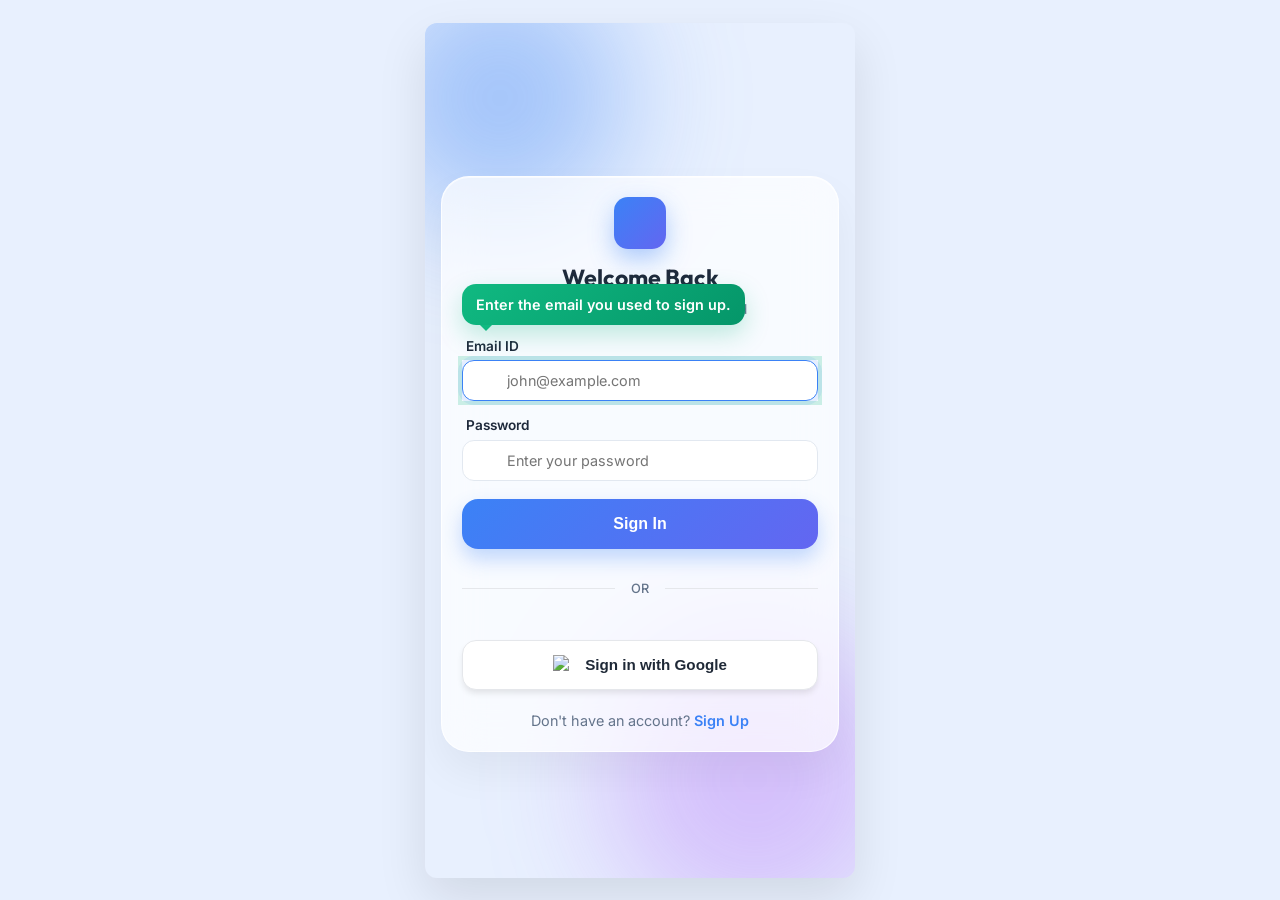
==== commit 131adfdd: "UI Overhaul: Standardized mobile-first 430px frame with clean boundaries" ====
--- a/index.html
+++ b/index.html
@@ -69,60 +69,60 @@
     </script>
 </head>
 <body>
-    <!-- Loading Overlay -->
-    <div id="loading-overlay">
-        <div class="loader-content">
-            <img src="assets/logo.png" class="loader-logo" alt="CrisisNav Logo">
-            <div class="loader-progress-container">
-                <div class="loader-progress-bar"></div>
-            </div>
-            <div class="loader-status">System Initializing...</div>
-        </div>
-    </div>
-
-    <div class="menu-overlay" id="menu-overlay"></div>
-    <div class="side-menu" id="side-menu">
-        <div class="menu-header">
-            <div class="menu-logo">
-                <i class="ph-fill ph-shield-check"></i>
-                <h2>CrisisNav</h2>
-            </div>
-            
-            <div class="menu-user-info">
-                <div class="menu-user-avatar">
-                    <img src="https://images.unsplash.com/photo-1539571696357-5a69c17a67c6?w=100&h=100&fit=crop" alt="Avatar" class="profile-pic-img">
-                </div>
-                <div class="menu-user-details">
-                    <h3 class="profile-display-name">User</h3>
-                    <p class="profile-display-role">Crisis Responder</p>
-                </div>
-            </div>
-        </div>
-        <div class="menu-links">
-            <a href="index.html" class="menu-link active"><i class="ph-bold ph-house"></i> Home</a>
-            <a href="my-crises.html" class="menu-link"><i class="ph-bold ph-briefcase"></i> My Crises</a>
-            <a href="reports.html" class="menu-link"><i class="ph-bold ph-file-text"></i> Reports</a>
-            <a href="settings.html" class="menu-link"><i class="ph-bold ph-gear"></i> Settings</a>
-            <a href="profile.html" class="menu-link"><i class="ph-bold ph-user-circle"></i> Profile</a>
-            <a href="#" class="menu-link" id="btn-start-tutorial" style="border-top: 1px solid rgba(0,0,0,0.05); margin-top: 8px; padding-top: 12px; color: #10b981;">
-                <i class="ph-bold ph-magic-wand"></i> Quick Tutorial
-            </a>
-        </div>
-        <div class="menu-recent-activity">
-            <h3>Recent System Activity</h3>
-            <div id="sidebar-activity-list" class="sidebar-activity-list">
-                <!-- Activities will be injected here by JS -->
-                <div class="sidebar-activity-placeholder">No activities recorded in this session</div>
-            </div>
-        </div>
-        <div class="menu-footer">
-            <a href="#" class="logout-btn"><i class="ph-bold ph-sign-out"></i> Log Out</a>
-        </div>
-    </div>
-
     <div class="app-container">
-        <!-- Header -->
-        <header class="app-header">
+        <div class="app-phone-frame">
+            <!-- Loading Overlay -->
+            <div id="loading-overlay">
+                <div class="loader-content">
+                    <img src="assets/logo.png" class="loader-logo" alt="CrisisNav Logo">
+                    <div class="loader-progress-container">
+                        <div class="loader-progress-bar"></div>
+                    </div>
+                    <div class="loader-status">System Initializing...</div>
+                </div>
+            </div>
+
+            <div class="menu-overlay" id="menu-overlay"></div>
+            <div class="side-menu" id="side-menu">
+                <div class="menu-header">
+                    <div class="menu-logo">
+                        <i class="ph-fill ph-shield-check"></i>
+                        <h2>CrisisNav</h2>
+                    </div>
+                    
+                    <div class="menu-user-info">
+                        <div class="menu-user-avatar">
+                            <img src="https://images.unsplash.com/photo-1539571696357-5a69c17a67c6?w=100&h=100&fit=crop" alt="Avatar" class="profile-pic-img">
+                        </div>
+                        <div class="menu-user-details">
+                            <h3 class="profile-display-name">User</h3>
+                            <p class="profile-display-role">Crisis Responder</p>
+                        </div>
+                    </div>
+                </div>
+                <div class="menu-links">
+                    <a href="index.html" class="menu-link active"><i class="ph-bold ph-house"></i> Home</a>
+                    <a href="my-crises.html" class="menu-link"><i class="ph-bold ph-briefcase"></i> My Crises</a>
+                    <a href="reports.html" class="menu-link"><i class="ph-bold ph-file-text"></i> Reports</a>
+                    <a href="settings.html" class="menu-link"><i class="ph-bold ph-gear"></i> Settings</a>
+                    <a href="profile.html" class="menu-link"><i class="ph-bold ph-user-circle"></i> Profile</a>
+                    <a href="#" class="menu-link" id="btn-start-tutorial" style="border-top: 1px solid rgba(0,0,0,0.05); margin-top: 8px; padding-top: 12px; color: #10b981;">
+                        <i class="ph-bold ph-magic-wand"></i> Quick Tutorial
+                    </a>
+                </div>
+                <div class="menu-recent-activity">
+                    <h3>Recent System Activity</h3>
+                    <div id="sidebar-activity-list" class="sidebar-activity-list">
+                        <!-- Activities will be injected here by JS -->
+                        <div class="sidebar-activity-placeholder">No activities recorded in this session</div>
+                    </div>
+                </div>
+                <div class="menu-footer">
+                    <a href="#" class="logout-btn"><i class="ph-bold ph-sign-out"></i> Log Out</a>
+                </div>
+            </div>
+            <!-- Header -->
+            <header class="app-header">
             <div class="header-left">
                 <button id="menu-toggle" class="icon-btn"><i class="ph-bold ph-list"></i></button>
                 <h1 class="app-title">Crisis Navigation System</h1>
@@ -149,13 +149,13 @@
             </div>
 
             <!-- Emergency Advice Banner -->
-            <div class="setting-card" style="background: linear-gradient(135deg, #ef4444 0%, #991b1b 100%); border: none; color: white; display: flex; align-items: center; gap: 20px;">
-                <div class="setting-icon-box" style="background: rgba(255,255,255,0.2); color: white; width: 60px; height: 60px; font-size: 30px;">
+            <div class="setting-card" style="background: linear-gradient(135deg, #ef4444 0%, #991b1b 100%); border: none; color: white; display: flex; align-items: center; gap: 16px; padding: 20px; width: 100%; box-sizing: border-box; flex-shrink: 0;">
+                <div class="setting-icon-box" style="background: rgba(255,255,255,0.2); color: white; width: 50px; height: 50px; min-width: 50px; font-size: 24px; border-radius: 14px;">
                     <i class="ph-fill ph-warning-octagon"></i>
                 </div>
-                <div>
-                    <h2 style="font-size: 1.25rem; font-weight: 800; margin-bottom: 4px; font-family: var(--font-heading);">Mission Protocol Active</h2>
-                    <p style="font-size: 0.9rem; opacity: 0.9; font-weight: 500;">Remain calm. Execute instructions with precision.</p>
+                <div style="flex: 1;">
+                    <h2 style="font-size: 1.1rem; font-weight: 800; margin-bottom: 2px; font-family: var(--font-heading); color: white;">Mission Protocol Active</h2>
+                    <p style="font-size: 0.8rem; opacity: 0.9; font-weight: 500; color: rgba(255,255,255,0.9); line-height: 1.3;">Remain calm. Execute instructions with precision.</p>
                 </div>
             </div>
 
@@ -231,16 +231,12 @@
                     </div>
                 </div>
             </section>
-                </div>
-
-                <button class="next-step-btn" id="next-step-btn">
-                    <span>Next Step</span>
-                    <i class="ph-bold ph-caret-right"></i>
-                    <small id="next-step-hint">Collect personal protective documents (PPE)</small>
-                </button>
-            </section>
-
-            <!-- Recent Activity moved to sidebar -->
+
+            <button class="next-step-btn" id="next-step-btn" style="margin-top: 20px;">
+                <span>Next Step</span>
+                <i class="ph-bold ph-caret-right"></i>
+                <small id="next-step-hint">Collect personal protective documents (PPE)</small>
+            </button>
         </main>
 
         <!-- Bottom Tab Bar -->
@@ -268,7 +264,7 @@
                 <span>Settings</span>
             </button>
         </nav>
-    </div>
+        <!-- Modals and Overlays go here to stay inside the frame -->
 
     <!-- Smart Recommendation Modal -->
     <div id="recommendation-modal" class="modal-overlay">
@@ -329,6 +325,7 @@
                 <button onclick="document.getElementById('onboard-modal').classList.remove('active')" class="btn-primary" style="width: 100%;">Get Started</button>
             </div>
         </div>
+        </div>
     </div>
 
     <!-- Scripts -->
--- a/style.css
+++ b/style.css
@@ -1,3 +1,9 @@
+* {
+    margin: 0;
+    padding: 0;
+    box-sizing: border-box; /* Crucial for containment */
+}
+
 :root {
     --bg-color: #e8f0fe;
     --primary-blue: #3b82f6;
@@ -282,11 +288,11 @@
 }
 
 body {
-    background: radial-gradient(circle at top right, #f8fafc, #e2e8f0);
-    /* Subtle dashboard grid */
+    background: #0f172a;
+    /* Dark focus background */
     background-image: 
-        radial-gradient(var(--primary-blue) 0.5px, transparent 0.5px), 
-        radial-gradient(var(--primary-blue) 0.5px, #e2e8f0 0.5px);
+        radial-gradient(rgba(59, 130, 246, 0.05) 0.5px, transparent 0.5px), 
+        radial-gradient(rgba(59, 130, 246, 0.05) 0.5px, #020617 0.5px);
     background-size: 40px 40px;
     background-position: 0 0, 20px 20px;
     background-attachment: fixed;
@@ -294,7 +300,12 @@
     font-family: var(--font-main);
     color: var(--text-dark);
     line-height: 1.5;
-    overflow-x: hidden;
+    margin: 0;
+    padding: 0;
+    display: flex;
+    align-items: center;
+    justify-content: center;
+    overflow: hidden; /* Prevent body scroll, only container scrolls */
 }
 
 [data-theme='dark'] body {
@@ -345,25 +356,54 @@
 }
 
 .app-container {
+    width: 100vw;
+    height: 100vh;
+    display: flex;
+    justify-content: center;
+    align-items: center;
+    overflow: hidden; /* Prevent scrolling of the whole page */
+    background: linear-gradient(135deg, #dbeafe 0%, #e0e7ff 100%);
+}
+
+.app-phone-frame {
     width: 100%;
-    max-width: 480px;
-    height: 100vh;
+    max-width: 430px;
+    height: 95vh; /* Slightly taller now without the thick bezel */
     background: var(--bg-color);
     position: relative;
     display: flex;
     flex-direction: column;
-    box-shadow: 0 0 50px rgba(0, 0, 0, 0.1);
-    overflow: hidden; /* Prevent internal spill */
-    background-attachment: fixed;
+    border-radius: 12px; /* Standard gentle rounding */
+    box-shadow: 0 20px 50px rgba(0, 0, 0, 0.1); /* Subtle elevation instead of thick border */
+    overflow: hidden;
+    z-index: 10;
+}
+
+/* Mobile Responsiveness: Go full screen on actual mobile devices */
+@media (max-width: 500px) {
+    .app-container {
+        max-width: 100%;
+        height: 100vh;
+        margin: 0;
+        border-radius: 0;
+        box-shadow: none;
+    }
+    body {
+        overflow: auto;
+        display: block;
+    }
 }
 
 /* Header */
 .app-header {
-    padding: 24px 20px;
+    width: 100%;
+    padding: 20px 20px;
     display: flex;
     align-items: center;
     justify-content: space-between;
     background: transparent;
+    z-index: 20;
+    position: relative;
 }
 
 .header-left {
@@ -439,11 +479,18 @@
 .app-main {
     flex: 1;
     overflow-y: auto;
-    padding: 0 20px 100px;
+    padding: 0 20px 100px; /* Increased side padding for clarity */
     display: flex;
     flex-direction: column;
-    gap: 24px;
-    width: 100%; /* Ensure it fills container */
+    gap: 16px;
+    width: 100%;
+    scrollbar-width: none;
+    -ms-overflow-style: none;
+    box-sizing: border-box; /* Crucial for containment */
+}
+
+.app-main::-webkit-scrollbar {
+    display: none; /* Hide scrollbar Chrome/Safari */
 }
 
 .app-main::-webkit-scrollbar {
@@ -848,14 +895,15 @@
     position: absolute;
     bottom: 0;
     left: 0;
-    right: 0;
+    width: 100%;
     background: var(--white);
     height: 80px;
     display: flex;
     align-items: center;
     justify-content: space-around;
-    padding: 0 10px 10px;
+    padding: 0 10px 12px;
     border-top: 1px solid #f1f5f9;
+    z-index: 100;
 }
 
 .nav-item {
@@ -881,8 +929,8 @@
 .nav-mic-btn {
     background: none;
     border: none;
-    margin-top: -40px;
-    z-index: 10;
+    margin-top: -45px;
+    z-index: 101;
     cursor: pointer;
 }
 
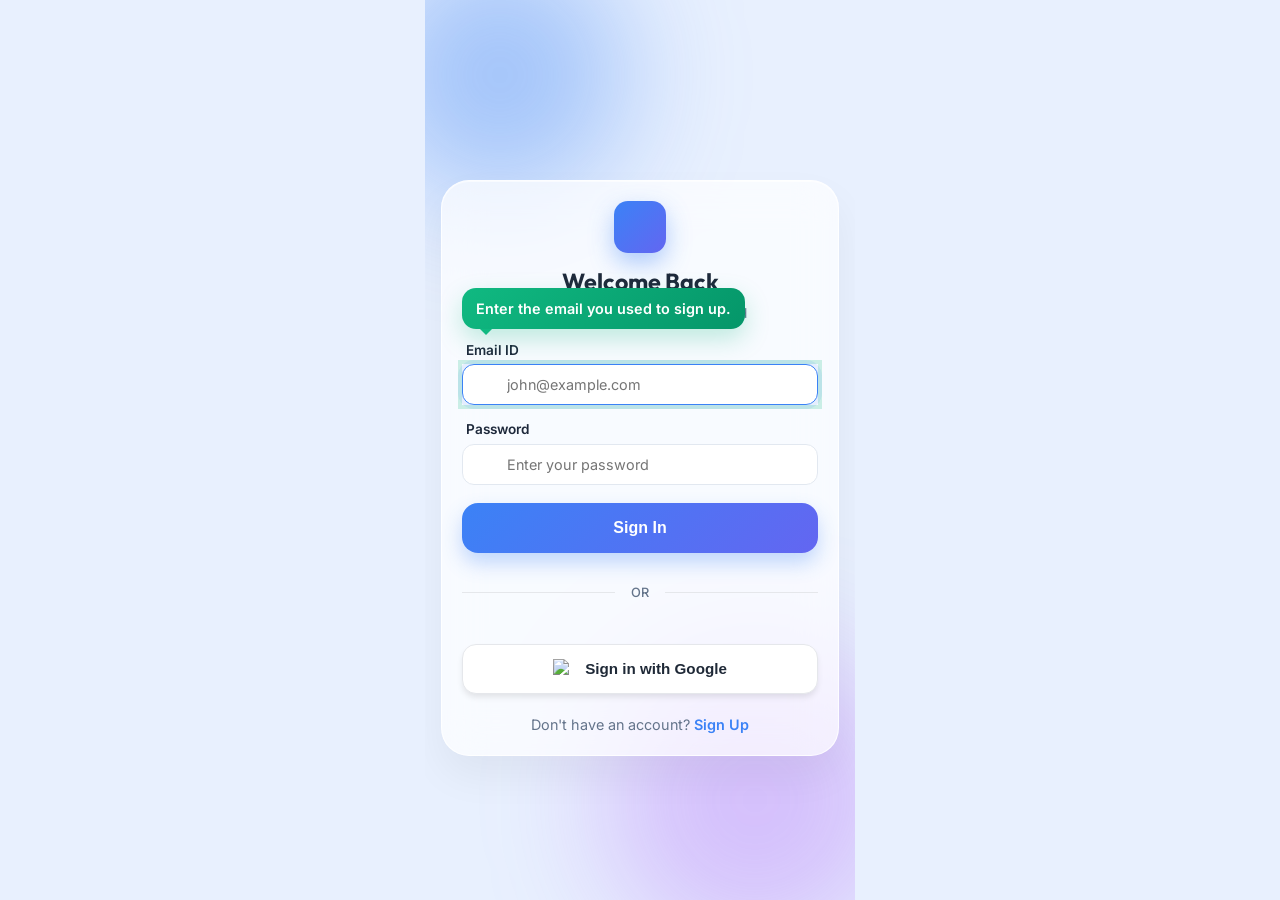
==== commit a614c6d7: "UI Polish: Settings padding fix, white line removal, step card display restoration" ====
--- a/index.html
+++ b/index.html
@@ -182,61 +182,63 @@
                 <button class="report-other-btn">Report Other Crisis</button>
             </section>
 
-            <!-- Active Steps Section -->
-            <section class="activity-section">
+            <!-- Active Steps Display -->
+            <section class="steps-section" id="steps-section">
                 <div class="section-header">
                     <div class="header-info">
-                        <div class="step-count-badge" style="background: var(--primary-blue); color: white; width:26px; height:26px;">5</div>
+                        <div class="step-count-badge">4</div>
                         <div class="header-text">
                             <h3>Active Protocol Progress</h3>
-                            <p id="current-step-mini" style="font-size: 0.8rem; font-weight: 600;">Step 1: Sound the alarm</p>
-                        </div>
-                    </div>
-                </div>
-
-                <div class="setting-card" id="active-protocol-card">
-                    <div class="setting-item" style="border-bottom: 1px solid rgba(0,0,0,0.05);">
-                        <div class="setting-info">
-                            <div class="setting-icon-box"><i class="ph-fill ph-fire"></i></div>
-                            <div class="setting-text">
-                                <h4>1 Sound the alarm & evacuate</h4>
-                                <p>Then call the fire department immediately.</p>
-                            </div>
-                        </div>
-                        <div class="step-check completed" style="background: #10b981; color: white; width:28px; height:28px; border-radius: 50%; display: flex; align-items: center; justify-content: center;">
-                            <i class="ph-bold ph-check" style="font-size: 14px;"></i>
-                        </div>
-                    </div>
-
-                    <div class="setting-item" style="border-bottom: 1px solid rgba(0,0,0,0.05);">
-                        <div class="setting-info">
-                            <div class="setting-icon-box" style="background: rgba(245, 158, 11, 0.1); color: var(--accident);"><i class="ph-fill ph-warning-octagon"></i></div>
-                            <div class="setting-text">
-                                <h4>2 Close the gas valves</h4>
-                                <p>If safe, isolate the fuel source.</p>
-                            </div>
-                        </div>
-                        <div style="width:24px; height:24px; border: 2px solid #cbd5e1; border-radius: 50%;"></div>
-                    </div>
-
-                    <div class="setting-item">
-                        <div class="setting-info">
-                            <div class="setting-icon-box" style="background: rgba(6, 182, 212, 0.1); color: var(--chemical);"><i class="ph-fill ph-stairs"></i></div>
-                            <div class="setting-text">
-                                <h4>3 Use the emergency stairs</h4>
-                                <p>Avoid all elevators during the alarm.</p>
-                            </div>
-                        </div>
-                        <div style="width:24px; height:24px; border: 2px solid #cbd5e1; border-radius: 50%;"></div>
-                    </div>
+                            <p id="current-step-mini">Step 1: Pull the Alarm</p>
+                        </div>
+                    </div>
+                </div>
+
+                <div class="steps-list" id="steps-list">
+                    <div class="step-card active" data-step="0">
+                        <div class="step-card-icon fire"><i class="ph-fill ph-fire"></i></div>
+                        <div class="step-card-body">
+                            <h3>Step 1: Sound the Alarm</h3>
+                            <p>Pull the nearest fire alarm and call the fire department immediately.</p>
+                        </div>
+                    </div>
+                    <div class="step-card" data-step="1">
+                        <div class="step-card-icon warning"><i class="ph-fill ph-warning-octagon"></i></div>
+                        <div class="step-card-body">
+                            <h3>Step 2: Close Gas Valves</h3>
+                            <p>If safe, isolate the fuel source to prevent further damage.</p>
+                        </div>
+                    </div>
+                    <div class="step-card" data-step="2">
+                        <div class="step-card-icon info"><i class="ph-fill ph-stairs"></i></div>
+                        <div class="step-card-body">
+                            <h3>Step 3: Use Emergency Stairs</h3>
+                            <p>Avoid all elevators during the alarm. Guide others to the exits.</p>
+                        </div>
+                    </div>
+                    <div class="step-card" data-step="3">
+                        <div class="step-card-icon" style="background: #dcfce7; color: #16a34a;"><i class="ph-fill ph-check-circle"></i></div>
+                        <div class="step-card-body">
+                            <h3>Step 4: Assembly Point</h3>
+                            <p>Gather at the designated assembly point and await headcount.</p>
+                        </div>
+                    </div>
+                </div>
+
+                <div class="step-progress-dots" id="step-progress-dots">
+                    <div class="progress-dot active"></div>
+                    <div class="progress-dot"></div>
+                    <div class="progress-dot"></div>
+                    <div class="progress-dot"></div>
                 </div>
             </section>
 
-            <button class="next-step-btn" id="next-step-btn" style="margin-top: 20px;">
+            <button class="next-step-btn" id="next-step-btn">
                 <span>Next Step</span>
                 <i class="ph-bold ph-caret-right"></i>
-                <small id="next-step-hint">Collect personal protective documents (PPE)</small>
-            </button>
+                <small id="next-step-hint">Close Gas Valves</small>
+            </button>
+
         </main>
 
         <!-- Bottom Tab Bar -->
@@ -330,5 +332,43 @@
 
     <!-- Scripts -->
     <script src="app.js"></script>
+    <script>
+        // Step Card Cycling Logic
+        (function() {
+            let currentStep = 0;
+            const cards = document.querySelectorAll('.step-card');
+            const dots = document.querySelectorAll('.progress-dot');
+            const btn = document.getElementById('next-step-btn');
+            const hint = document.getElementById('next-step-hint');
+            const mini = document.getElementById('current-step-mini');
+            const titles = ['Sound the Alarm', 'Close Gas Valves', 'Use Emergency Stairs', 'Assembly Point'];
+
+            if (!btn || cards.length === 0) return;
+
+            btn.addEventListener('click', function() {
+                // Exit current card
+                cards[currentStep].classList.remove('active');
+                cards[currentStep].classList.add('exit-left');
+                dots[currentStep].classList.remove('active');
+
+                // Move to next
+                currentStep = (currentStep + 1) % cards.length;
+
+                // Enter new card
+                cards[currentStep].classList.add('enter-right');
+                dots[currentStep].classList.add('active');
+
+                setTimeout(function() {
+                    cards.forEach(c => { c.classList.remove('exit-left', 'enter-right'); });
+                    cards[currentStep].classList.add('active');
+                }, 50);
+
+                // Update labels
+                mini.textContent = 'Step ' + (currentStep + 1) + ': ' + titles[currentStep];
+                const nextIdx = (currentStep + 1) % cards.length;
+                hint.textContent = titles[nextIdx];
+            });
+        })();
+    </script>
 </body>
-</html>+</html>
--- a/style.css
+++ b/style.css
@@ -78,12 +78,14 @@
     -webkit-backdrop-filter: blur(12px);
     border: 1px solid var(--glass-border);
     border-radius: var(--radius);
-    padding: 24px;
+    padding: 28px; /* Increased horizontal and vertical padding for premium feel */
     margin-bottom: 24px;
     box-shadow: var(--shadow-soft);
     position: relative;
     overflow: hidden;
     transition: all 0.3s ease;
+    flex-shrink: 0; /* Prevent clipping/shrinking in flex containers */
+    height: auto;
 }
 
 .setting-card:hover {
@@ -92,12 +94,12 @@
 }
 
 .setting-card-title {
-    font-size: 0.85rem;
-    font-weight: 700;
+    font-size: 0.8rem; /* Slightly smaller and more refined */
+    font-weight: 800;
     color: var(--text-muted);
     text-transform: uppercase;
-    letter-spacing: 0.1em;
-    margin-bottom: 20px;
+    letter-spacing: 0.12em;
+    margin-bottom: 28px; /* More space before the first item */
     display: block;
 }
 
@@ -105,7 +107,7 @@
     display: flex;
     align-items: center;
     justify-content: space-between;
-    padding: 18px 0;
+    padding: 20px 0; /* More vertical breath between items */
     border-bottom: 1px solid rgba(0, 0, 0, 0.05);
 }
 
@@ -117,7 +119,7 @@
 .setting-info {
     display: flex;
     align-items: center;
-    gap: 16px;
+    gap: 20px !important; /* Forces the premium gap against global overrides */
 }
 
 .setting-icon-box {
@@ -368,13 +370,13 @@
 .app-phone-frame {
     width: 100%;
     max-width: 430px;
-    height: 95vh; /* Slightly taller now without the thick bezel */
+    height: 100vh; /* Stretch to full height */
     background: var(--bg-color);
     position: relative;
     display: flex;
     flex-direction: column;
-    border-radius: 12px; /* Standard gentle rounding */
-    box-shadow: 0 20px 50px rgba(0, 0, 0, 0.1); /* Subtle elevation instead of thick border */
+    border-radius: 0; /* Removing corners to stay flush with edges as requested */
+    box-shadow: none; /* Removed shadow for the 'normal' fitted feel */
     overflow: hidden;
     z-index: 10;
 }
@@ -397,7 +399,7 @@
 /* Header */
 .app-header {
     width: 100%;
-    padding: 20px 20px;
+    padding: 24px 24px; /* Increased padding for better alignment */
     display: flex;
     align-items: center;
     justify-content: space-between;
@@ -479,7 +481,7 @@
 .app-main {
     flex: 1;
     overflow-y: auto;
-    padding: 0 20px 100px; /* Increased side padding for clarity */
+    padding: 0 24px 140px; /* Increased padding and clearance for the Mic */
     display: flex;
     flex-direction: column;
     gap: 16px;
@@ -1194,20 +1196,24 @@
 .side-menu {
     position: fixed;
     top: 0;
-    left: -280px;
+    left: -320px; /* Increased offset to fully hide shadow/bleed */
     width: 280px;
     height: 100%;
     background: var(--white);
     z-index: 101;
-    transition: transform 0.4s cubic-bezier(0.16, 1, 0.3, 1);
+    transition: transform 0.4s cubic-bezier(0.16, 1, 0.3, 1), visibility 0.4s, opacity 0.4s;
     padding: 32px 24px;
     box-shadow: 20px 0 50px rgba(0, 0, 0, 0.1);
     display: flex;
     flex-direction: column;
+    visibility: hidden; /* Prevent sub-pixel rendering artifact */
+    opacity: 0;
 }
 
 .menu-open .side-menu {
-    transform: translateX(280px);
+    transform: translateX(320px); /* Adjusted to match negative left offset */
+    visibility: visible;
+    opacity: 1;
 }
 
 .menu-header {
@@ -1362,7 +1368,12 @@
     :root { --radius: 20px; }
     body { background-size: 30px 30px; }
     .app-main { padding: 16px 16px 100px; }
-    .setting-card { padding: 16px; margin-bottom: 16px; }
+    .setting-card { 
+        padding: 24px; /* Lush mobile padding */
+        margin-bottom: 20px; 
+        flex-shrink: 0;
+        height: auto;
+    }
     .app-header { padding: 12px 16px; }
     .app-title { font-size: 1.1rem; }
     .app-nav { 
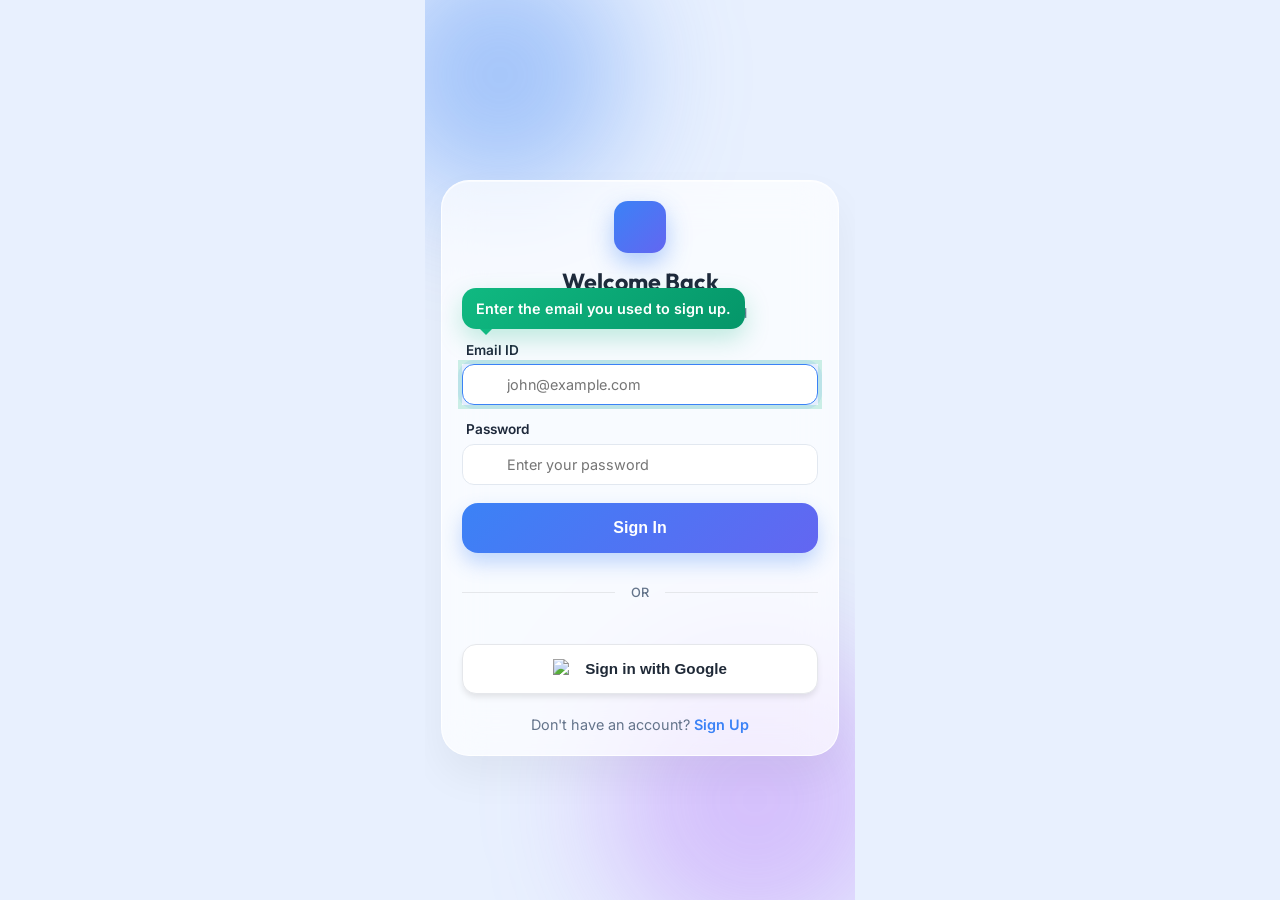
==== commit c9218640: "feat: Add premium one-time boot loader with session persistence" ====
--- a/index.html
+++ b/index.html
@@ -15,13 +15,31 @@
     <link rel="manifest" href="manifest.json">
     <link rel="apple-touch-icon" href="assets/logo.png">
 
-    <!-- PWA Registration -->
+    <!-- Initial Boot Loader (Shows only once per session) -->
+    <div id="boot-loader" class="boot-loader">
+        <div class="boot-logo">
+            <i class="ph-fill ph-shield-check"></i>
+        </div>
+        <div class="boot-text">System Initializing...</div>
+        <div class="boot-progress-bar">
+            <div class="boot-progress-fill"></div>
+        </div>
+    </div>
+
     <script>
-        if ('serviceWorker' in navigator) {
+        // Check if boot is already complete in this session
+        if (sessionStorage.getItem('boot_complete') === 'true') {
+            document.getElementById('boot-loader').style.display = 'none';
+        } else {
             window.addEventListener('load', () => {
-                navigator.serviceWorker.register('service-worker.js')
-                    .then(reg => console.log('Service Worker Registered'))
-                    .catch(err => console.log('Service Worker Registration Failed:', err));
+                setTimeout(() => {
+                    const loader = document.getElementById('boot-loader');
+                    loader.classList.add('fade-out');
+                    sessionStorage.setItem('boot_complete', 'true');
+                    setTimeout(() => {
+                        loader.remove();
+                    }, 500);
+                }, 2000);
             });
         }
     </script>
@@ -84,7 +102,8 @@
 
             <div class="menu-overlay" id="menu-overlay"></div>
             <div class="side-menu" id="side-menu">
-                <div class="menu-header">
+                <div class="menu-header" style="position: relative;">
+                    <button class="close-menu-btn icon-btn" style="position: absolute; right: 0; top: 0; background: transparent; color: var(--text-muted); border: none; font-size: 1.25rem; cursor: pointer; padding: 4px;"><i class="ph-bold ph-x"></i></button>
                     <div class="menu-logo">
                         <i class="ph-fill ph-shield-check"></i>
                         <h2>CrisisNav</h2>
@@ -101,24 +120,24 @@
                     </div>
                 </div>
                 <div class="menu-links">
-                    <a href="index.html" class="menu-link active"><i class="ph-bold ph-house"></i> Home</a>
-                    <a href="my-crises.html" class="menu-link"><i class="ph-bold ph-briefcase"></i> My Crises</a>
-                    <a href="reports.html" class="menu-link"><i class="ph-bold ph-file-text"></i> Reports</a>
-                    <a href="settings.html" class="menu-link"><i class="ph-bold ph-gear"></i> Settings</a>
-                    <a href="profile.html" class="menu-link"><i class="ph-bold ph-user-circle"></i> Profile</a>
+                    <a href="index.html" class="menu-link active"><i class="ph-bold ph-house"></i> <span data-i18n="nav_home">Home</span></a>
+                    <a href="my-crises.html" class="menu-link"><i class="ph-bold ph-briefcase"></i> <span data-i18n="nav_my_crisis">My Crises</span></a>
+                    <a href="reports.html" class="menu-link"><i class="ph-bold ph-file-text"></i> <span data-i18n="nav_reports">Reports</span></a>
+                    <a href="settings.html" class="menu-link"><i class="ph-bold ph-gear"></i> <span data-i18n="nav_settings">Settings</span></a>
+                    <a href="profile.html" class="menu-link"><i class="ph-bold ph-user-circle"></i> <span data-i18n="nav_profile">Profile</span></a>
                     <a href="#" class="menu-link" id="btn-start-tutorial" style="border-top: 1px solid rgba(0,0,0,0.05); margin-top: 8px; padding-top: 12px; color: #10b981;">
-                        <i class="ph-bold ph-magic-wand"></i> Quick Tutorial
+                        <i class="ph-bold ph-magic-wand"></i> <span data-i18n="nav_tutorial">Quick Tutorial</span>
                     </a>
                 </div>
                 <div class="menu-recent-activity">
-                    <h3>Recent System Activity</h3>
+                    <h3 data-i18n="nav_activity">Recent System Activity</h3>
                     <div id="sidebar-activity-list" class="sidebar-activity-list">
                         <!-- Activities will be injected here by JS -->
-                        <div class="sidebar-activity-placeholder">No activities recorded in this session</div>
+                        <div class="sidebar-activity-placeholder" data-i18n="nav_no_activity">No activities recorded in this session</div>
                     </div>
                 </div>
                 <div class="menu-footer">
-                    <a href="#" class="logout-btn"><i class="ph-bold ph-sign-out"></i> Log Out</a>
+                    <a href="#" class="logout-btn"><i class="ph-bold ph-sign-out"></i> <span data-i18n="nav_logout">Log Out</span></a>
                 </div>
             </div>
             <!-- Header -->
@@ -142,7 +161,7 @@
             <!-- Search Bar -->
             <div class="search-container">
                 <i class="ph-bold ph-magnifying-glass search-icon"></i>
-                <input type="text" id="crisis-search" placeholder="Search for a crisis or protocol..." autocomplete="off">
+                <input type="text" id="crisis-search" data-i18n="search_placeholder" placeholder="Search for a crisis or protocol..." autocomplete="off">
                 <div class="voice-indicator">
                     <i class="ph-fill ph-microphone"></i>
                 </div>
@@ -154,8 +173,8 @@
                     <i class="ph-fill ph-warning-octagon"></i>
                 </div>
                 <div style="flex: 1;">
-                    <h2 style="font-size: 1.1rem; font-weight: 800; margin-bottom: 2px; font-family: var(--font-heading); color: white;">Mission Protocol Active</h2>
-                    <p style="font-size: 0.8rem; opacity: 0.9; font-weight: 500; color: rgba(255,255,255,0.9); line-height: 1.3;">Remain calm. Execute instructions with precision.</p>
+                    <h2 data-i18n="mission_protocol" style="font-size: 1.1rem; font-weight: 800; margin-bottom: 2px; font-family: var(--font-heading); color: white;">Mission Protocol Active</h2>
+                    <p data-i18n="remain_calm" style="font-size: 0.8rem; opacity: 0.9; font-weight: 500; color: rgba(255,255,255,0.9); line-height: 1.3;">Remain calm. Execute instructions with precision.</p>
                 </div>
             </div>
 
@@ -164,22 +183,22 @@
                 <div class="category-grid" id="category-grid">
                     <button class="category-btn fire" data-crisis="fire">
                         <div class="category-icon"><i class="ph-fill ph-fire"></i></div>
-                        <span>Fire</span>
+                        <span data-i18n="cat_fire">Fire</span>
                     </button>
                     <button class="category-btn accident" data-crisis="accident">
                         <div class="category-icon"><i class="ph-fill ph-car"></i></div>
-                        <span>Accident</span>
+                        <span data-i18n="cat_accident">Accident</span>
                     </button>
                     <button class="category-btn chemical" data-crisis="chemical">
                         <div class="category-icon"><i class="ph-fill ph-flask"></i></div>
-                        <span>Chemical Leak</span>
+                        <span data-i18n="cat_chemical">Chemical Leak</span>
                     </button>
                     <button class="category-btn medical" data-crisis="medical">
                         <div class="category-icon"><i class="ph-fill ph-plus-circle"></i></div>
-                        <span>Medical</span>
+                        <span data-i18n="cat_medical">Medical</span>
                     </button>
                 </div>
-                <button class="report-other-btn">Report Other Crisis</button>
+                <button class="report-other-btn" data-i18n="report_other">Report Other Crisis</button>
             </section>
 
             <!-- Active Steps Display -->
@@ -188,7 +207,7 @@
                     <div class="header-info">
                         <div class="step-count-badge">4</div>
                         <div class="header-text">
-                            <h3>Active Protocol Progress</h3>
+                            <h3 data-i18n="active_protocol">Active Protocol Progress</h3>
                             <p id="current-step-mini">Step 1: Pull the Alarm</p>
                         </div>
                     </div>
@@ -234,7 +253,7 @@
             </section>
 
             <button class="next-step-btn" id="next-step-btn">
-                <span>Next Step</span>
+                <span data-i18n="next_step">Next Step</span>
                 <i class="ph-bold ph-caret-right"></i>
                 <small id="next-step-hint">Close Gas Valves</small>
             </button>
@@ -245,12 +264,12 @@
         <nav class="app-nav">
             <button class="nav-item active">
                 <i class="ph-fill ph-house"></i>
-                <span>Home</span>
+                <span data-i18n="nav_home">Home</span>
             </button>
             <button class="nav-item">
                 <div class="nav-badge">5</div>
                 <i class="ph-bold ph-briefcase"></i>
-                <span>My Crisis</span>
+                <span data-i18n="nav_my_crisis">My Crisis</span>
             </button>
             <button id="voice-btn" class="nav-mic-btn">
                 <div class="mic-inner">
@@ -259,11 +278,11 @@
             </button>
             <button class="nav-item">
                 <i class="ph-bold ph-file-text"></i>
-                <span>Reports</span>
+                <span data-i18n="nav_reports">Reports</span>
             </button>
             <button class="nav-item">
                 <i class="ph-bold ph-gear"></i>
-                <span>Settings</span>
+                <span data-i18n="nav_settings">Settings</span>
             </button>
         </nav>
         <!-- Modals and Overlays go here to stay inside the frame -->
@@ -332,6 +351,7 @@
 
     <!-- Scripts -->
     <script src="app.js"></script>
+    <script type="module" src="i18n.js"></script>
     <script>
         // Step Card Cycling Logic
         (function() {
--- a/style.css
+++ b/style.css
@@ -1543,4 +1543,104 @@
         flex-direction: column;
         gap: 0;
     }
+}
+
+/* Language Picker Styles */
+.lang-grid-btn {
+    display: flex;
+    flex-direction: column;
+    align-items: center;
+    padding: 16px 10px;
+    border-radius: 16px;
+    border: 2px solid rgba(0,0,0,0.05);
+    background: var(--white);
+    cursor: pointer;
+    transition: all 0.2s cubic-bezier(0.16, 1, 0.3, 1);
+}
+
+.lang-grid-btn:hover {
+    border-color: rgba(59, 130, 246, 0.5);
+    transform: translateY(-2px);
+    box-shadow: 0 4px 12px rgba(59,130,246,0.1);
+}
+
+.lang-grid-btn:active {
+    transform: translateY(0);
+}
+
+.lang-grid-btn.active {
+    border-color: var(--primary-blue);
+    background: rgba(59, 130, 246, 0.05);
+}
+
+/* --- Initial Boot Loader --- */
+.boot-loader {
+    position: fixed;
+    top: 0;
+    left: 0;
+    width: 100%;
+    height: 100%;
+    background: #0f172a;
+    display: flex;
+    flex-direction: column;
+    justify-content: center;
+    align-items: center;
+    z-index: 10000;
+    transition: opacity 0.5s ease, visibility 0.5s;
+}
+
+.boot-loader.fade-out {
+    opacity: 0;
+    visibility: hidden;
+}
+
+.boot-logo {
+    width: 80px;
+    height: 80px;
+    background: linear-gradient(135deg, #3b82f6 0%, #1d4ed8 100%);
+    border-radius: 22px;
+    display: flex;
+    justify-content: center;
+    align-items: center;
+    font-size: 40px;
+    color: white;
+    margin-bottom: 24px;
+    box-shadow: 0 0 30px rgba(59, 130, 246, 0.4);
+    animation: boot-pulse 2.2s infinite ease-in-out;
+}
+
+.boot-text {
+    color: #94a3b8;
+    font-family: var(--font-heading);
+    font-weight: 600;
+    font-size: 0.9rem;
+    letter-spacing: 1.5px;
+    text-transform: uppercase;
+    margin-bottom: 30px;
+}
+
+.boot-progress-bar {
+    width: 200px;
+    height: 4px;
+    background: rgba(255, 255, 255, 0.1);
+    border-radius: 2px;
+    overflow: hidden;
+}
+
+.boot-progress-fill {
+    width: 0%;
+    height: 100%;
+    background: #3b82f6;
+    animation: boot-progress 2s forwards cubic-bezier(0.4, 0, 0.2, 1);
+}
+
+@keyframes boot-pulse {
+    0%, 100% { transform: scale(1); box-shadow: 0 0 30px rgba(59, 130, 246, 0.4); }
+    50% { transform: scale(1.08); box-shadow: 0 0 60px rgba(59, 130, 246, 0.7); }
+}
+
+@keyframes boot-progress {
+    0% { width: 0%; }
+    50% { width: 85%; }
+    100% { width: 100%; }
 }
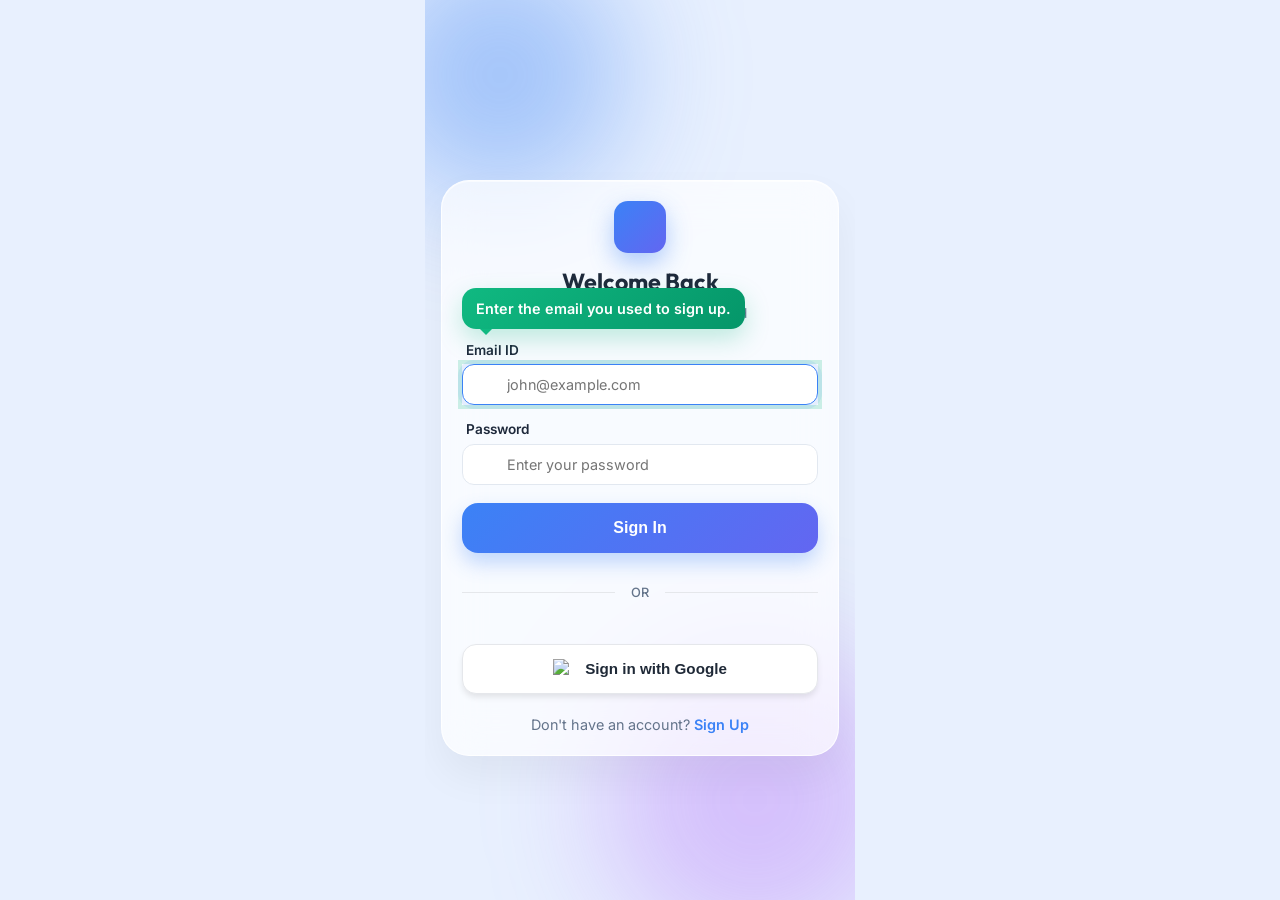
==== commit 38f55003: "feat: Remove initial boot loader and associated styles" ====
--- a/index.html
+++ b/index.html
@@ -15,31 +15,13 @@
     <link rel="manifest" href="manifest.json">
     <link rel="apple-touch-icon" href="assets/logo.png">
 
-    <!-- Initial Boot Loader (Shows only once per session) -->
-    <div id="boot-loader" class="boot-loader">
-        <div class="boot-logo">
-            <i class="ph-fill ph-shield-check"></i>
-        </div>
-        <div class="boot-text">System Initializing...</div>
-        <div class="boot-progress-bar">
-            <div class="boot-progress-fill"></div>
-        </div>
-    </div>
-
+    <!-- PWA Registration (Clean Setup) -->
     <script>
-        // Check if boot is already complete in this session
-        if (sessionStorage.getItem('boot_complete') === 'true') {
-            document.getElementById('boot-loader').style.display = 'none';
-        } else {
+        if ('serviceWorker' in navigator) {
             window.addEventListener('load', () => {
-                setTimeout(() => {
-                    const loader = document.getElementById('boot-loader');
-                    loader.classList.add('fade-out');
-                    sessionStorage.setItem('boot_complete', 'true');
-                    setTimeout(() => {
-                        loader.remove();
-                    }, 500);
-                }, 2000);
+                navigator.serviceWorker.register('service-worker.js')
+                    .then(reg => console.log('Service Worker Registered'))
+                    .catch(err => console.log('Service Worker Registration Failed:', err));
             });
         }
     </script>
--- a/style.css
+++ b/style.css
@@ -1571,76 +1571,4 @@
 .lang-grid-btn.active {
     border-color: var(--primary-blue);
     background: rgba(59, 130, 246, 0.05);
-}
-
-/* --- Initial Boot Loader --- */
-.boot-loader {
-    position: fixed;
-    top: 0;
-    left: 0;
-    width: 100%;
-    height: 100%;
-    background: #0f172a;
-    display: flex;
-    flex-direction: column;
-    justify-content: center;
-    align-items: center;
-    z-index: 10000;
-    transition: opacity 0.5s ease, visibility 0.5s;
-}
-
-.boot-loader.fade-out {
-    opacity: 0;
-    visibility: hidden;
-}
-
-.boot-logo {
-    width: 80px;
-    height: 80px;
-    background: linear-gradient(135deg, #3b82f6 0%, #1d4ed8 100%);
-    border-radius: 22px;
-    display: flex;
-    justify-content: center;
-    align-items: center;
-    font-size: 40px;
-    color: white;
-    margin-bottom: 24px;
-    box-shadow: 0 0 30px rgba(59, 130, 246, 0.4);
-    animation: boot-pulse 2.2s infinite ease-in-out;
-}
-
-.boot-text {
-    color: #94a3b8;
-    font-family: var(--font-heading);
-    font-weight: 600;
-    font-size: 0.9rem;
-    letter-spacing: 1.5px;
-    text-transform: uppercase;
-    margin-bottom: 30px;
-}
-
-.boot-progress-bar {
-    width: 200px;
-    height: 4px;
-    background: rgba(255, 255, 255, 0.1);
-    border-radius: 2px;
-    overflow: hidden;
-}
-
-.boot-progress-fill {
-    width: 0%;
-    height: 100%;
-    background: #3b82f6;
-    animation: boot-progress 2s forwards cubic-bezier(0.4, 0, 0.2, 1);
-}
-
-@keyframes boot-pulse {
-    0%, 100% { transform: scale(1); box-shadow: 0 0 30px rgba(59, 130, 246, 0.4); }
-    50% { transform: scale(1.08); box-shadow: 0 0 60px rgba(59, 130, 246, 0.7); }
-}
-
-@keyframes boot-progress {
-    0% { width: 0%; }
-    50% { width: 85%; }
-    100% { width: 100%; }
 }
